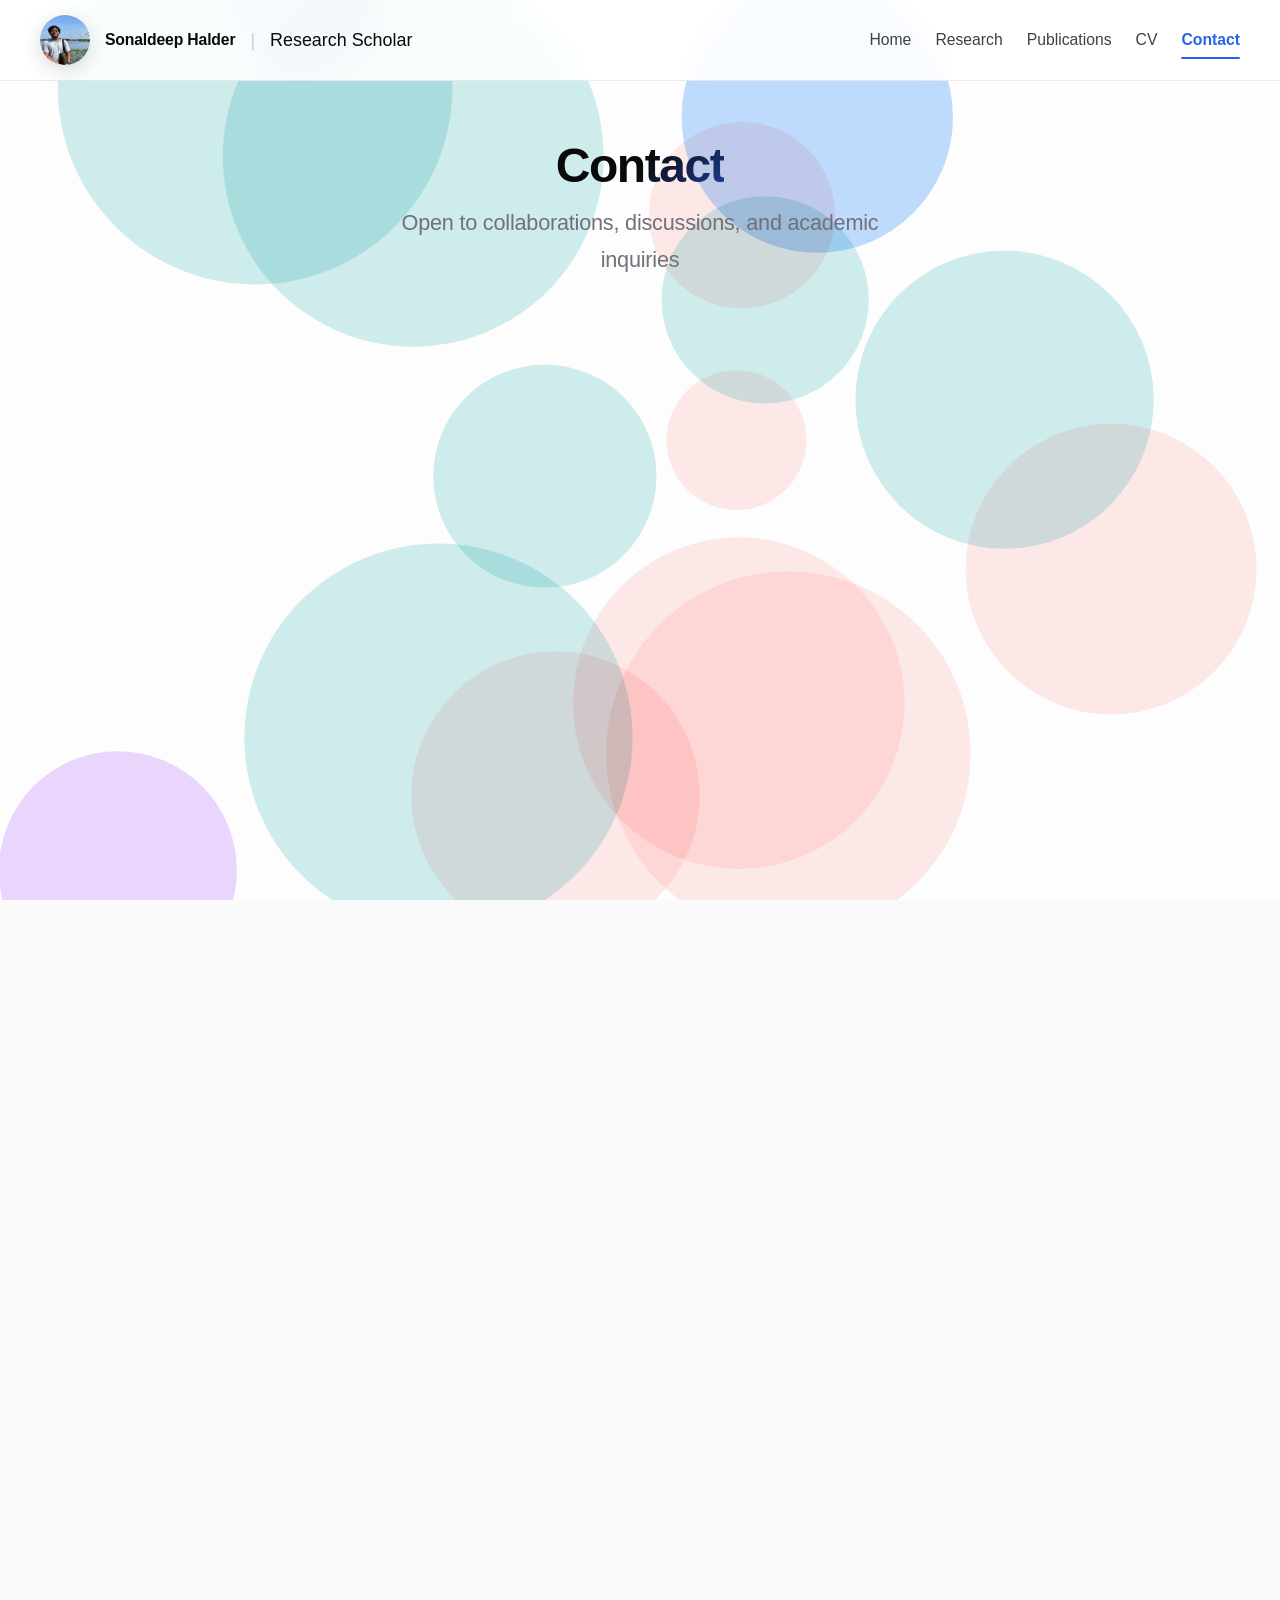
==== contact.html @ 886ec214 "Add website security hardening - Add CSP and Referrer-Policy meta tags to all 5 pages - Fix rel="noo" ====
<!DOCTYPE html>
<html lang="en">
<head>
  <meta charset="UTF-8">
  <meta name="viewport" content="width=device-width, initial-scale=1.0, viewport-fit=cover">
  <meta name="referrer" content="strict-origin-when-cross-origin">
  <meta http-equiv="Content-Security-Policy" content="default-src 'self'; script-src 'self'; style-src 'self' https://fonts.googleapis.com; font-src https://fonts.gstatic.com; img-src 'self' data: https:; connect-src 'self' https://formspree.io; frame-src 'none'; base-uri 'self'; form-action 'self' https://formspree.io; upgrade-insecure-requests;">
  <meta name="description" content="Contact Sonaldeep Halder, PhD researcher at IIT Bombay. Open to collaborations in quantum algorithms, quantum chemistry, and machine learning for scientific computing.">
  <meta name="author" content="Sonaldeep Halder">

  <!-- Open Graph / Social sharing -->
  <meta property="og:type" content="website">
  <meta property="og:site_name" content="Sonaldeep Halder">
  <meta property="og:title" content="Contact | Sonaldeep Halder">
  <meta property="og:description" content="Contact Sonaldeep Halder, PhD researcher at IIT Bombay. Open to collaborations in quantum algorithms, quantum chemistry, and machine learning for scientific computing.">
  <meta property="og:url" content="https://sonaldeephalder.github.io/contact.html">
  <meta property="og:image" content="https://sonaldeephalder.github.io/assets/photoForWebsiteCropped.jpg">
  <meta property="og:image:alt" content="Sonaldeep Halder">

  <!-- Twitter Card -->
  <meta name="twitter:card" content="summary">
  <meta name="twitter:title" content="Contact | Sonaldeep Halder">
  <meta name="twitter:description" content="Contact Sonaldeep Halder, PhD researcher at IIT Bombay. Open to collaborations in quantum algorithms, quantum chemistry, and machine learning for scientific computing.">
  <meta name="twitter:image" content="https://sonaldeephalder.github.io/assets/photoForWebsiteCropped.jpg">

  <link rel="canonical" href="https://sonaldeephalder.github.io/contact.html">
  <title>Contact | Sonaldeep Halder</title>
  <link rel="preconnect" href="https://fonts.googleapis.com">
  <link rel="preconnect" href="https://fonts.gstatic.com" crossorigin>
  <link rel="stylesheet" href="css/shared.css">
  <link rel="stylesheet" href="css/pages.css">
  <link href="https://fonts.googleapis.com/css2?family=Inter:wght@300;400;500;600;700&display=swap" rel="stylesheet">
  <link rel="stylesheet" href="css/contact.css">
</head>
<body>
<a href="#main-content" class="skip-link">Skip to main content</a>

<canvas id="bokeh-canvas"></canvas>

<header class="fixed-header">
  <div class="header-inner">
    <div class="identity-group">
      <div class="photo-wrapper-static">
        <img src="assets/photoForWebsiteCropped.jpg" alt="Sonaldeep Halder" class="profile-img" width="50" height="50">
      </div>
      <div class="text-identity" id="identity-text">
        <span class="name">Sonaldeep Halder</span>
        <span class="separator">|</span>
        <span class="role">Research Scholar</span>
      </div>
    </div>

    <nav class="nav-links" aria-label="Main navigation">
      <a href="index.html">Home</a>
      <a href="research.html">Research</a>
      <a href="publications.html">Publications</a>
      <a href="cv.html">CV</a>
      <a href="contact.html">Contact</a>
    </nav>
    <button class="hamburger" id="hamburger-btn" aria-label="Open navigation" aria-expanded="false">
      <span></span>
      <span></span>
      <span></span>
    </button>
  </div>
</header>

<section class="page-hero">
  <div class="hero-text-container">
    <h1 class="page-title">Contact</h1>
    <p class="hero-subtext">Open to collaborations, discussions, and academic inquiries</p>
  </div>
</section>

<main class="content-area" id="main-content">

  <section class="content-section reveal">
    <h2 class="sticky-title">Email</h2>
    <div class="centered-container">
      <p style="text-align:center; margin-bottom:8px;">The fastest way to reach me is by email.</p>
      <div class="buttons">
        <a href="mailto:shdeepback031@gmail.com" class="btn">shdeepback031@gmail.com</a>
      </div>
    </div>
  </section>

  <section class="content-section reveal">
    <h2 class="sticky-title">Academic Profiles</h2>
    <div class="centered-container">
      <div class="social-grid">

        <a href="https://scholar.google.com/citations?user=0h1FrCQAAAAJ&hl=en" class="social-link" target="_blank" rel="noopener noreferrer">
          <span class="icon">&#x1F4DA;</span>
          <div>
            <div>Google Scholar</div>
            <div style="font-size:0.78rem; color:#888; font-weight:400;">Publications &amp; citations</div>
          </div>
        </a>

        <a href="https://orcid.org/0000-0001-6548-2512" class="social-link" target="_blank" rel="noopener noreferrer">
          <span class="icon">&#x1F9EA;</span>
          <div>
            <div>ORCID</div>
            <div style="font-size:0.78rem; color:#888; font-weight:400;">Researcher identifier</div>
          </div>
        </a>

        <a href="https://www.researchgate.net/scientific-contributions/Sonaldeep-Halder-2229029853" class="social-link" target="_blank" rel="noopener noreferrer">
          <span class="icon">&#x1F4C8;</span>
          <div>
            <div>ResearchGate</div>
            <div style="font-size:0.78rem; color:#888; font-weight:400;">Research network</div>
          </div>
        </a>

      </div>
    </div>
  </section>

  <section class="content-section reveal">
    <h2 class="sticky-title">Send a Message</h2>
    <div class="centered-container">
      <form id="contact-form" class="contact-form" novalidate>
        <input type="text"  name="name"    placeholder="Your name"    required autocomplete="name">
        <input type="email" name="email"   placeholder="Your email"   required autocomplete="email">
        <textarea           name="message" placeholder="Your message" required></textarea>
        <div class="form-footer">
          <button type="submit" id="form-submit-btn">
            <span class="btn-label">Send Message</span>
            <span class="btn-spinner" aria-hidden="true"></span>
          </button>
          <p class="form-error" id="form-error" role="alert" aria-live="assertive"></p>
        </div>
      </form>

      <div class="success-card" id="success-card" aria-live="polite" hidden>
        <div class="success-icon-ring">
          <svg class="success-checkmark" viewBox="0 0 52 52" xmlns="http://www.w3.org/2000/svg" aria-hidden="true">
            <circle class="success-checkmark__circle" cx="26" cy="26" r="23"/>
            <path   class="success-checkmark__check"  d="M14 27 l8 8 l16-16"/>
          </svg>
        </div>
        <h3 class="success-title">Message sent!</h3>
        <p class="success-body">Thank you for reaching out. I'll get back to you as soon as I can — usually within a day or two.</p>
        <button type="button" class="success-reset" id="success-reset-btn">Send another message</button>
      </div>
    </div>
  </section>

  <section class="content-section dark-bg reveal">
    <h2 class="sticky-title">Location</h2>
    <div class="centered-container">
      <p>Department of Chemistry<br>Indian Institute of Technology Bombay<br>Mumbai, Maharashtra, India</p>
      <div class="copyright">
        <p>&copy; 2025 Sonaldeep Halder. All rights reserved.</p>
      </div>
    </div>
  </section>

</main>

<script src="js/shared.js"></script>
<script src="js/contact.js"></script>
</body>
</html>
---- css/shared.css ----
/* --- GLOBAL --- */
:root {
    /* Layout */
    --header-height: 80px;

    /* Color — base */
    --bg: #fafafa;
    --bg-elevated: #ffffff;
    --bg-subtle: #f4f4f5;
    --text: #0a0a0b;
    --text-secondary: #3f3f46;
    --text-muted: #71717a;
    --accent: #2563eb;
    --accent-hover: #1d4ed8;
    --accent-subtle: #dbeafe;
    --border: rgba(0,0,0,0.08);
    --border-strong: rgba(0,0,0,0.14);

    /* Semantic aliases (keep --bg-color and --text-main for backward compat) */
    --bg-color: var(--bg-elevated);
    --text-main: var(--text);

    /* Shadows — layered (never single flat shadows) */
    --shadow-sm:
        0 1px 2px rgba(0,0,0,0.05),
        0 1px 4px rgba(0,0,0,0.04);
    --shadow-md:
        0 1px 2px rgba(0,0,0,0.04),
        0 4px 8px rgba(0,0,0,0.05),
        0 8px 24px rgba(0,0,0,0.04);
    --shadow-hover:
        0 2px 4px rgba(0,0,0,0.06),
        0 8px 20px rgba(0,0,0,0.08),
        0 20px 40px rgba(0,0,0,0.06);

    /* Border radii */
    --radius-sm:   8px;
    --radius-md:   12px;
    --radius-lg:   16px;
    --radius-pill: 999px;

    /* Typography — fluid scale */
    --text-xs:   clamp(0.75rem,  0.72rem + 0.15vw, 0.875rem);
    --text-sm:   clamp(0.875rem, 0.84rem + 0.18vw, 1rem);
    --text-base: clamp(1rem,     0.96rem + 0.2vw,  1.125rem);
    --text-lg:   clamp(1.125rem, 1.05rem + 0.38vw, 1.375rem);
    --text-xl:   clamp(1.25rem,  1.1rem  + 0.75vw, 1.75rem);
    --text-2xl:  clamp(1.5rem,   1.2rem  + 1.5vw,  2.25rem);
    --text-3xl:  clamp(1.875rem, 1.4rem  + 2.4vw,  3rem);

    /* Spacing */
    --space-1:  0.25rem;
    --space-2:  0.5rem;
    --space-3:  0.75rem;
    --space-4:  1rem;
    --space-5:  1.25rem;
    --space-6:  1.5rem;
    --space-8:  2rem;
    --space-10: 2.5rem;
    --space-12: 3rem;
    --space-16: 4rem;

    /* Easing */
    --ease-out: cubic-bezier(0.16, 1, 0.3, 1);
    --ease-std: cubic-bezier(0.4, 0, 0.2, 1);

    /* Durations */
    --dur-fast:   150ms;
    --dur-normal: 220ms;
    --dur-slow:   600ms;
}

body {
    margin: 0; padding: 0;
    font-family: 'Inter', sans-serif;
    font-size: var(--text-base);
    color: var(--text);
    background: var(--bg);
    overflow-x: hidden;
    -webkit-font-smoothing: antialiased;
    -moz-osx-font-smoothing: grayscale;
    text-rendering: optimizeLegibility;
}

/* --- SKIP TO CONTENT (keyboard accessibility) --- */
.skip-link {
    position: fixed;
    top: -100%;
    left: 50%;
    transform: translateX(-50%);
    background: var(--accent);
    color: #ffffff;
    padding: 12px 28px;
    border-radius: 0 0 var(--radius-md) var(--radius-md);
    font-family: 'Inter', sans-serif;
    font-size: var(--text-sm);
    font-weight: 600;
    letter-spacing: 0.01em;
    text-decoration: none;
    z-index: 99999;
    box-shadow: var(--shadow-md);
    transition: top var(--dur-fast) var(--ease-out);
    white-space: nowrap;
}
.skip-link:focus {
    top: 0;
    outline: 3px solid #ffffff;
    outline-offset: 3px;
}

html { scroll-behavior: smooth; }

h1, h2, h3, h4 {
    color: var(--text);
    letter-spacing: -0.02em;
    text-wrap: balance;
    line-height: 1.2;
    margin: 0;
}
h2 { font-size: var(--text-2xl); font-weight: 700; line-height: 1.25; }
h3 { font-size: var(--text-xl);  font-weight: 600; }
p  { line-height: 1.7; }

/* --- BACKGROUND CANVAS --- */
#bokeh-canvas {
    position: fixed;
    top: 0;
    left: 0;
    width: 100vw;
    height: 100vh;
    z-index: -1;
    background: #fdfdfd;
}

/* --- FIXED HEADER (Top Layer) --- */
.fixed-header {
    position: fixed;
    top: 0; left: 0;
    width: 100%;
    height: var(--header-height);
    z-index: 1000;
    background-color: rgba(250, 250, 250, 0);
    border-bottom: 1px solid transparent;
    transition: background-color var(--dur-normal) var(--ease-std),
                border-color var(--dur-normal) var(--ease-std),
                backdrop-filter var(--dur-normal) var(--ease-std);
}

.header-inner {
    max-width: 1200px;
    margin: 0 auto;
    height: 100%;
    display: flex;
    align-items: center;
    justify-content: space-between;
    padding-top: 0;
    padding-bottom: 0;
    padding-left: max(40px, env(safe-area-inset-left, 0px) + 20px);
    padding-right: max(40px, env(safe-area-inset-right, 0px) + 20px);
}

.identity-group { display: flex; align-items: center; height: 100%; }
.photo-wrapper { will-change: transform, width, height; z-index: 1001; }
.photo-wrapper-static { width: 50px; height: 50px; flex-shrink: 0; }

.profile-img {
    width: 100%;
    height: 100%;
    object-fit: cover;
    border-radius: 50%;
    box-shadow: 0 5px 20px rgba(0,0,0,0.15);
}

.text-identity {
    display: flex;
    align-items: center;
    margin-left: 15px;
    opacity: 0;
    transform: translateX(-10px);
    transition: all 0.3s ease;
}
.text-identity.visible { opacity: 1; transform: translateX(0); }

.name {
    font-size: var(--text-sm);
    font-weight: 600;
    letter-spacing: -0.01em;
    color: var(--text);
}

.nav-links { display: flex; gap: var(--space-6); opacity: 0; will-change: opacity; }
.nav-links a {
    text-decoration: none;
    color: var(--text-secondary);
    font-size: var(--text-sm);
    font-weight: 500;
    transition: color var(--dur-fast) ease;
    position: relative;
    padding: var(--space-2) 0;
}
.nav-links a::after {
    content: '';
    position: absolute;
    bottom: -2px; left: 0; right: 0;
    height: 2px;
    background: var(--accent);
    border-radius: 2px;
    transform: scaleX(0);
    transition: transform var(--dur-normal) var(--ease-out);
}
.nav-links a.active { color: var(--accent); font-weight: 600; }
.nav-links a.active::after { transform: scaleX(1); }

.separator {
    margin: 0 15px;
    color: #ccc;
    display: inline-block;
}

/* --- HERO TEXT CONTAINER (shared) --- */
.hero-text-container {
    width: 100%;
    display: flex;
    flex-direction: column;
    align-items: center;
    position: relative;
}

/* --- THE STICKY TITLE (sections) --- */
.sticky-title {
    position: sticky;
    top: var(--header-height);
    width: 100%;
    text-align: center;
    padding: 20px 0;
    margin: 0 0 40px 0;
    z-index: 500;

    background: transparent;
    border-bottom: 1px solid transparent;
    backdrop-filter: blur(0px);
    -webkit-backdrop-filter: blur(0px);

    transition: all 0.3s ease-out;
}

/* --- THE SLAB EFFECT (Stuck State) --- */
.sticky-title.is-stuck {
    background: rgba(250, 250, 250, 0.92);
    backdrop-filter: blur(20px) saturate(180%);
    -webkit-backdrop-filter: blur(20px) saturate(180%);
    border-bottom: 2px solid var(--accent);
    box-shadow: var(--shadow-md);
}

/* --- SECTIONS --- */
.content-area {
    position: relative;
    z-index: 1;
    background: transparent;
}
.content-section {
    padding: 0 0 80px 0;
    display: flex;
    flex-direction: column;
    align-items: center;
    position: relative;
}

.reveal {
    opacity: 0;
    transform: translateY(28px);
    transition:
        opacity var(--dur-slow) var(--ease-out),
        transform var(--dur-slow) var(--ease-out);
}
.reveal.active { opacity: 1; transform: translateY(0); }

.centered-container {
    width: 100%;
    max-width: 700px;
    padding: 0 20px;
    display: flex;
    flex-direction: column;
    align-items: center;
    position: relative;
    z-index: 1;
}

.card, .item {
    background: var(--bg-elevated);
    border: 1px solid var(--border);
    padding: var(--space-10);
    border-radius: var(--radius-lg);
    width: 100%;
    margin-bottom: var(--space-6);
    text-align: left;
    box-shadow: var(--shadow-sm);
    transition:
        transform var(--dur-normal) var(--ease-out),
        box-shadow var(--dur-normal) var(--ease-out),
        border-color var(--dur-normal) ease;
    will-change: transform;
}
.card p + p,
.item p + p {
    margin-top: var(--space-3);
}
.dark-bg {
    background-color: #0a0a0b;
    color: white;
    width: 100%;
    padding-bottom: var(--space-12);
    margin-bottom: 0;
}
.dark-bg .sticky-title { color: white; }
.dark-bg p { color: rgba(255,255,255,0.65); }
.dark-bg .btn { box-shadow: 0 1px 3px rgba(37,99,235,0.4), 0 4px 12px rgba(37,99,235,0.25); }

.clean-list { list-style: none; padding: 0; text-align: left; width: 100%; }
.clean-list li {
    padding: var(--space-4) 0;
    border-bottom: 1px solid var(--border);
    line-height: 1.7;
    font-size: var(--text-sm);
}

.buttons { margin-top: var(--space-6); margin-bottom: 0; display: flex; gap: var(--space-3); flex-wrap: wrap; }
.btn {
    padding: 13px 26px;
    background: var(--accent);
    color: white;
    text-decoration: none;
    border-radius: var(--radius-pill);
    display: inline-flex;
    align-items: center;
    gap: var(--space-2);
    font-size: var(--text-sm);
    font-weight: 600;
    letter-spacing: 0.01em;
    box-shadow: 0 1px 3px rgba(37,99,235,0.25), 0 4px 12px rgba(37,99,235,0.15);
    transition:
        background var(--dur-fast) ease,
        transform var(--dur-normal) var(--ease-out),
        box-shadow var(--dur-normal) ease;
}
.btn:active { transform: translateY(0); transition-duration: 80ms; }
.btn.secondary {
    background: transparent;
    color: var(--accent);
    border: 1.5px solid var(--accent);
    box-shadow: none;
}

.copyright { font-size: var(--text-xs); color: var(--text-muted); margin-top: var(--space-8); }

/* --- DETAILS / ABSTRACT TOGGLE --- */
details summary {
    cursor: pointer;
    font-size: var(--text-sm);
    font-weight: 500;
    color: var(--accent);
    margin-top: var(--space-4);
    user-select: none;
    list-style: none;
    display: inline-flex;
    align-items: center;
    gap: var(--space-2);
    transition: opacity var(--dur-fast) ease;
}
details summary::-webkit-details-marker { display: none; }
details[open] summary { margin-bottom: var(--space-3); }
details[open] summary::before { content: '▲ '; font-size: 0.7em; }
details:not([open]) summary::before { content: '▼ '; font-size: 0.7em; }
details p {
    font-size: var(--text-sm);
    line-height: 1.8;
    color: var(--text-secondary);
    margin: 0;
}

/* --- BADGES --- */
.badge {
    display: inline-block;
    font-size: var(--text-xs);
    font-weight: 600;
    padding: 3px 10px;
    border-radius: var(--radius-pill);
    letter-spacing: 0.05em;
    text-transform: uppercase;
    margin-bottom: var(--space-3);
}
.badge-preprint {
    background: #fff7e6;
    color: #92400e;
    border: 1px solid #f59e0b;
}
.equal-contrib {
    font-size: var(--text-xs);
    font-style: italic;
    color: var(--text-muted);
    margin-top: var(--space-2);
    display: block;
}

/* --- META TEXT --- */
.meta {
    font-size: var(--text-sm);
    color: var(--text-muted);
    line-height: 1.6;
}
.meta.accent { color: var(--accent); font-weight: 500; }

/* --- FOCUS VISIBLE --- */
:focus-visible {
    outline: 2px solid var(--accent);
    outline-offset: 3px;
    border-radius: 4px;
}
:focus:not(:focus-visible) { outline: none; }

/* --- PREFERS REDUCED MOTION --- */
@media (prefers-reduced-motion: reduce) {
    .reveal, .reveal.active {
        opacity: 1;
        transform: none;
        transition: none;
    }
    *, *::before, *::after {
        animation-duration: 0.01ms !important;
        transition-duration: 0.01ms !important;
    }
}

/* --- HOVER EFFECTS (pointer devices only — prevents sticky hover on touch screens) --- */
@media (hover: hover) {
    .card:hover, .item:hover {
        transform: translateY(-3px);
        box-shadow: var(--shadow-hover);
        border-color: var(--border-strong);
        background: var(--bg-elevated);
    }

    .nav-links a:hover { color: var(--text); }
    .nav-links a:hover::after { transform: scaleX(0.6); }

    .btn:hover {
        background: var(--accent-hover);
        transform: translateY(-1px);
        box-shadow: 0 2px 6px rgba(37,99,235,0.3), 0 8px 20px rgba(37,99,235,0.2);
    }

    .btn.secondary:hover {
        background: var(--accent-subtle);
        box-shadow: none;
    }

    details summary:hover { opacity: 0.75; }
}

/* --- SCROLL LOCK (applied when mobile menu is open) --- */
body.nav-open { overflow: hidden; }

/* --- HAMBURGER BUTTON (mobile only) --- */
.hamburger {
    display: none;
    flex-direction: column;
    justify-content: space-between;
    width: 44px;
    height: 44px;
    background: none;
    border: none;
    cursor: pointer;
    padding: 12px 8px;
    z-index: 1100;
    flex-shrink: 0;
    box-sizing: border-box;
}
.hamburger span {
    display: block;
    height: 2px;
    width: 100%;
    background: var(--text);
    border-radius: 2px;
    transition: transform var(--dur-normal) var(--ease-std),
                opacity var(--dur-normal) ease;
}
.hamburger[aria-expanded="true"] span:nth-child(1) {
    transform: translateY(9px) rotate(45deg);
}
.hamburger[aria-expanded="true"] span:nth-child(2) {
    opacity: 0;
    transform: scaleX(0);
}
.hamburger[aria-expanded="true"] span:nth-child(3) {
    transform: translateY(-9px) rotate(-45deg);
}

/* -------------------------------------- */
/* --- MOBILE RESPONSIVENESS TWEAKS --- */
/* -------------------------------------- */
@media (max-width: 768px) {
    /* 1. Header Layout — safe area aware */
    .header-inner {
        padding-top: 0;
        padding-bottom: 0;
        padding-left: max(20px, env(safe-area-inset-left, 0px) + 16px);
        padding-right: max(20px, env(safe-area-inset-right, 0px) + 16px);
    }

    /* 2. Hide role/separator to save header space */
    .role, .separator { display: none; }

    /* 3. Protect name from overflowing on small screens */
    .name {
        overflow: hidden;
        text-overflow: ellipsis;
        white-space: nowrap;
        max-width: 42vw;
    }

    /* 4. Show hamburger button */
    .hamburger { display: flex; }

    /* 5. Mobile nav — full-width dropdown below header */
    .nav-links {
        position: fixed;
        top: var(--header-height);
        left: 0;
        width: 100%;
        flex-direction: column;
        align-items: center;
        gap: var(--space-2);
        padding: var(--space-4) 0 var(--space-8);
        padding-left: env(safe-area-inset-left, 0px);
        padding-right: env(safe-area-inset-right, 0px);
        background: rgba(250, 250, 250, 0.97);
        backdrop-filter: blur(20px) saturate(180%);
        -webkit-backdrop-filter: blur(20px) saturate(180%);
        border-bottom: 1px solid var(--border-strong);
        box-shadow: var(--shadow-md);
        z-index: 999;

        /* Hidden by default */
        opacity: 0;
        pointer-events: none;
        transform: translateY(-8px);
        transition: opacity var(--dur-normal) var(--ease-std),
                    transform var(--dur-normal) var(--ease-std);

        /* Reset desktop overrides */
        max-width: 100%;
        overflow-x: visible;
        white-space: normal;
    }

    .nav-links.is-open {
        opacity: 1;
        pointer-events: auto;
        transform: translateY(0);
    }

    /* 6. Nav link touch targets — min 44px height */
    .nav-links a {
        font-size: var(--text-base);
        padding: var(--space-4) var(--space-8);
        width: 100%;
        text-align: center;
        box-sizing: border-box;
        border-radius: 0;
    }

    /* Active nav link gets a subtle highlight pill in the dropdown */
    .nav-links a.active {
        background-color: var(--accent-subtle);
        border-radius: var(--radius-md);
        margin: 0 var(--space-6);
        width: calc(100% - var(--space-12));
        box-sizing: border-box;
    }

    /* Hide underline animation in mobile dropdown */
    .nav-links a::after { display: none; }

    /* 7. Section spacing — reduce excessive 80px bottom padding */
    .content-section { padding-bottom: 48px; }

    /* 8. Dark footer — add bottom safe area for home indicator */
    .dark-bg {
        padding-bottom: max(var(--space-12), calc(var(--space-8) + env(safe-area-inset-bottom, 0px)));
    }

    /* 9. Card and item padding */
    .card, .item { padding: var(--space-6); }

    /* 10. Centered container horizontal padding */
    .centered-container { padding: 0 16px; }

    /* 11. Heading sizes */
    h3 { font-size: var(--text-lg); }

    /* 12. Sticky section titles — tighter spacing */
    .sticky-title {
        padding: 14px 0;
        margin-bottom: 24px;
    }

    /* 13. Abstract toggle — larger touch area */
    details summary {
        min-height: 44px;
        align-items: center;
        padding: var(--space-2) 0;
    }
}
---- css/pages.css ----
/* --- INNER PAGE HERO --- */
.page-hero {
    padding-top: calc(var(--header-height) + 60px);
    display: flex;
    flex-direction: column;
    align-items: center;
    text-align: center;
    padding-bottom: var(--space-10);
    position: relative;
    z-index: 1;
}

.hero-subtext {
    font-size: var(--text-lg);
    color: var(--text-muted);
    max-width: 540px;
    margin-top: var(--space-3);
    margin-bottom: 0;
    line-height: 1.7;
    letter-spacing: -0.01em;
}

/* .page-title uses shared heading styles + this override */
.page-title {
    font-size: var(--text-3xl);
    font-weight: 700;
    line-height: 1.1;
    letter-spacing: -0.03em;
    background: linear-gradient(135deg, var(--text) 50%, var(--accent) 130%);
    -webkit-background-clip: text;
    -webkit-text-fill-color: transparent;
    background-clip: text;
}

@media (max-width: 768px) {
    .page-hero {
        padding-top: calc(var(--header-height) + 36px);
        padding-left: var(--space-4);
        padding-right: var(--space-4);
        padding-bottom: var(--space-6);
    }
    .page-title { font-size: var(--text-2xl); padding: 0 var(--space-4); box-sizing: border-box; }
    .hero-subtext { font-size: var(--text-base); line-height: 1.7; padding: 0 var(--space-4); }
}
---- css/contact.css ----
.contact-form {
  width: 100%;
  display: flex;
  flex-direction: column;
  gap: 16px;
  margin-top: 8px;
}
.contact-form input,
.contact-form textarea {
  width: 100%;
  padding: 14px 18px;
  border: 1px solid var(--border-strong);
  border-radius: 12px;
  font-family: 'Inter', sans-serif;
  font-size: 0.95rem;
  background: rgba(255,255,255,0.7);
  backdrop-filter: blur(10px);
  color: var(--text-main);
  transition: border-color 0.2s;
  box-sizing: border-box;
}
.contact-form input:focus,
.contact-form textarea:focus {
  outline: none;
  border-color: var(--accent);
  box-shadow: 0 0 0 3px rgba(37, 99, 235, 0.12);
}
.contact-form textarea { min-height: 140px; resize: vertical; }
.contact-form button {
  padding: 12px 30px;
  background: var(--accent);
  color: white;
  border: none;
  border-radius: 30px;
  font-family: 'Inter', sans-serif;
  font-size: 0.95rem;
  font-weight: 500;
  cursor: pointer;
  transition: opacity 0.2s;
  align-self: flex-start;
}
.contact-form button:hover { opacity: 0.85; }

.social-grid {
  display: grid;
  grid-template-columns: 1fr 1fr;
  gap: 16px;
  width: 100%;
  margin-top: 8px;
}
.social-link {
  display: flex;
  align-items: center;
  gap: 12px;
  padding: 18px 20px;
  background: rgba(255,255,255,0.6);
  backdrop-filter: blur(20px);
  border: 1px solid rgba(255,255,255,0.4);
  border-radius: 14px;
  text-decoration: none;
  color: var(--text-main);
  font-weight: 500;
  font-size: 0.9rem;
  transition: transform 0.2s, background 0.2s;
  box-shadow: 0 1px 2px rgba(0,0,0,0.05), 0 4px 12px rgba(0,0,0,0.04);
}
.social-link:hover {
  transform: translateY(-2px);
  background: var(--bg-elevated);
  box-shadow: 0 2px 4px rgba(0,0,0,0.06), 0 8px 16px rgba(0,0,0,0.07);
  border-color: var(--border-strong);
}
.social-link .icon {
  font-size: 1.4rem;
  flex-shrink: 0;
}
@media (max-width: 500px) {
  .social-grid { grid-template-columns: 1fr; }
}

/* --- FORM FOOTER (button + inline error) --- */
.form-footer {
  display: flex;
  align-items: center;
  gap: 16px;
  flex-wrap: wrap;
}

/* --- BUTTON LOADING STATE --- */
.contact-form button .btn-spinner {
  display: none;
  width: 16px;
  height: 16px;
  border: 2px solid rgba(255,255,255,0.4);
  border-top-color: #ffffff;
  border-radius: 50%;
  animation: cf-spin 0.7s linear infinite;
  flex-shrink: 0;
}
.contact-form button.is-loading .btn-label { display: none; }
.contact-form button.is-loading .btn-spinner { display: inline-block; }
.contact-form button.is-loading {
  opacity: 0.8;
  cursor: not-allowed;
  pointer-events: none;
  min-width: 140px;
  display: inline-flex;
  align-items: center;
  justify-content: center;
}
@keyframes cf-spin { to { transform: rotate(360deg); } }

/* --- INLINE ERROR --- */
.form-error {
  font-size: 0.875rem;
  font-weight: 500;
  color: #dc2626;
  margin: 0;
  line-height: 1.5;
  flex: 1;
  min-width: 0;
  opacity: 0;
  transform: translateY(4px);
  transition: opacity 0.2s ease, transform 0.2s ease;
}
.form-error.visible { opacity: 1; transform: translateY(0); }

/* --- FORM EXIT ANIMATION --- */
.contact-form {
  transition: opacity 0.35s cubic-bezier(0.16,1,0.3,1),
              transform 0.35s cubic-bezier(0.16,1,0.3,1);
}
.contact-form.is-exiting {
  opacity: 0;
  transform: translateY(-12px);
  pointer-events: none;
}

/* --- SUCCESS CARD --- */
.success-card {
  width: 100%;
  display: flex;
  flex-direction: column;
  align-items: center;
  text-align: center;
  padding: 48px 32px 40px;
  background: rgba(255,255,255,0.72);
  backdrop-filter: blur(20px) saturate(180%);
  -webkit-backdrop-filter: blur(20px) saturate(180%);
  border: 1px solid rgba(37,99,235,0.18);
  border-radius: 16px;
  box-shadow:
    0 1px 2px rgba(0,0,0,0.04),
    0 4px 12px rgba(37,99,235,0.08),
    0 16px 40px rgba(37,99,235,0.06);
  box-sizing: border-box;
  opacity: 0;
  transform: translateY(16px) scale(0.97);
  transition:
    opacity 0.45s cubic-bezier(0.16,1,0.3,1) 0.1s,
    transform 0.45s cubic-bezier(0.16,1,0.3,1) 0.1s;
}
.success-card.is-visible { opacity: 1; transform: translateY(0) scale(1); }

/* --- ANIMATED CHECKMARK --- */
.success-icon-ring { width: 72px; height: 72px; margin-bottom: 24px; flex-shrink: 0; }
.success-checkmark { width: 72px; height: 72px; overflow: visible; }
.success-checkmark__circle {
  stroke: var(--accent, #2563eb);
  stroke-width: 2.5;
  stroke-dasharray: 166;
  stroke-dashoffset: 166;
  stroke-linecap: round;
  fill: none;
  animation: cf-circle-draw 0.6s cubic-bezier(0.16,1,0.3,1) 0.2s forwards;
}
.success-checkmark__check {
  stroke: var(--accent, #2563eb);
  stroke-width: 3;
  stroke-linecap: round;
  stroke-linejoin: round;
  stroke-dasharray: 48;
  stroke-dashoffset: 48;
  fill: none;
  animation: cf-check-draw 0.4s cubic-bezier(0.16,1,0.3,1) 0.75s forwards;
}
@keyframes cf-circle-draw { to { stroke-dashoffset: 0; } }
@keyframes cf-check-draw  { to { stroke-dashoffset: 0; } }

.success-title {
  font-size: 1.375rem;
  font-weight: 700;
  color: var(--text, #0a0a0b);
  letter-spacing: -0.02em;
  margin: 0 0 12px 0;
}
.success-body {
  font-size: 0.95rem;
  color: var(--text-muted, #71717a);
  line-height: 1.65;
  max-width: 380px;
  margin: 0 0 28px 0;
}
.success-reset {
  background: transparent;
  border: 1.5px solid var(--accent, #2563eb);
  color: var(--accent, #2563eb);
  border-radius: 999px;
  padding: 9px 22px;
  font-family: 'Inter', sans-serif;
  font-size: 0.875rem;
  font-weight: 500;
  cursor: pointer;
  transition: background 0.18s ease, transform 0.2s cubic-bezier(0.16,1,0.3,1);
}
.success-reset:hover { background: var(--accent-subtle, #dbeafe); transform: translateY(-1px); }
.success-reset:active { transform: translateY(0); transition-duration: 80ms; }

@media (prefers-reduced-motion: reduce) {
  .contact-form, .success-card,
  .success-checkmark__circle, .success-checkmark__check, .btn-spinner {
    animation: none !important; transition: none !important;
  }
  .contact-form.is-exiting { display: none; }
  .success-card { opacity: 1; transform: none; }
  .success-checkmark__circle { stroke-dashoffset: 0; }
  .success-checkmark__check  { stroke-dashoffset: 0; }
}
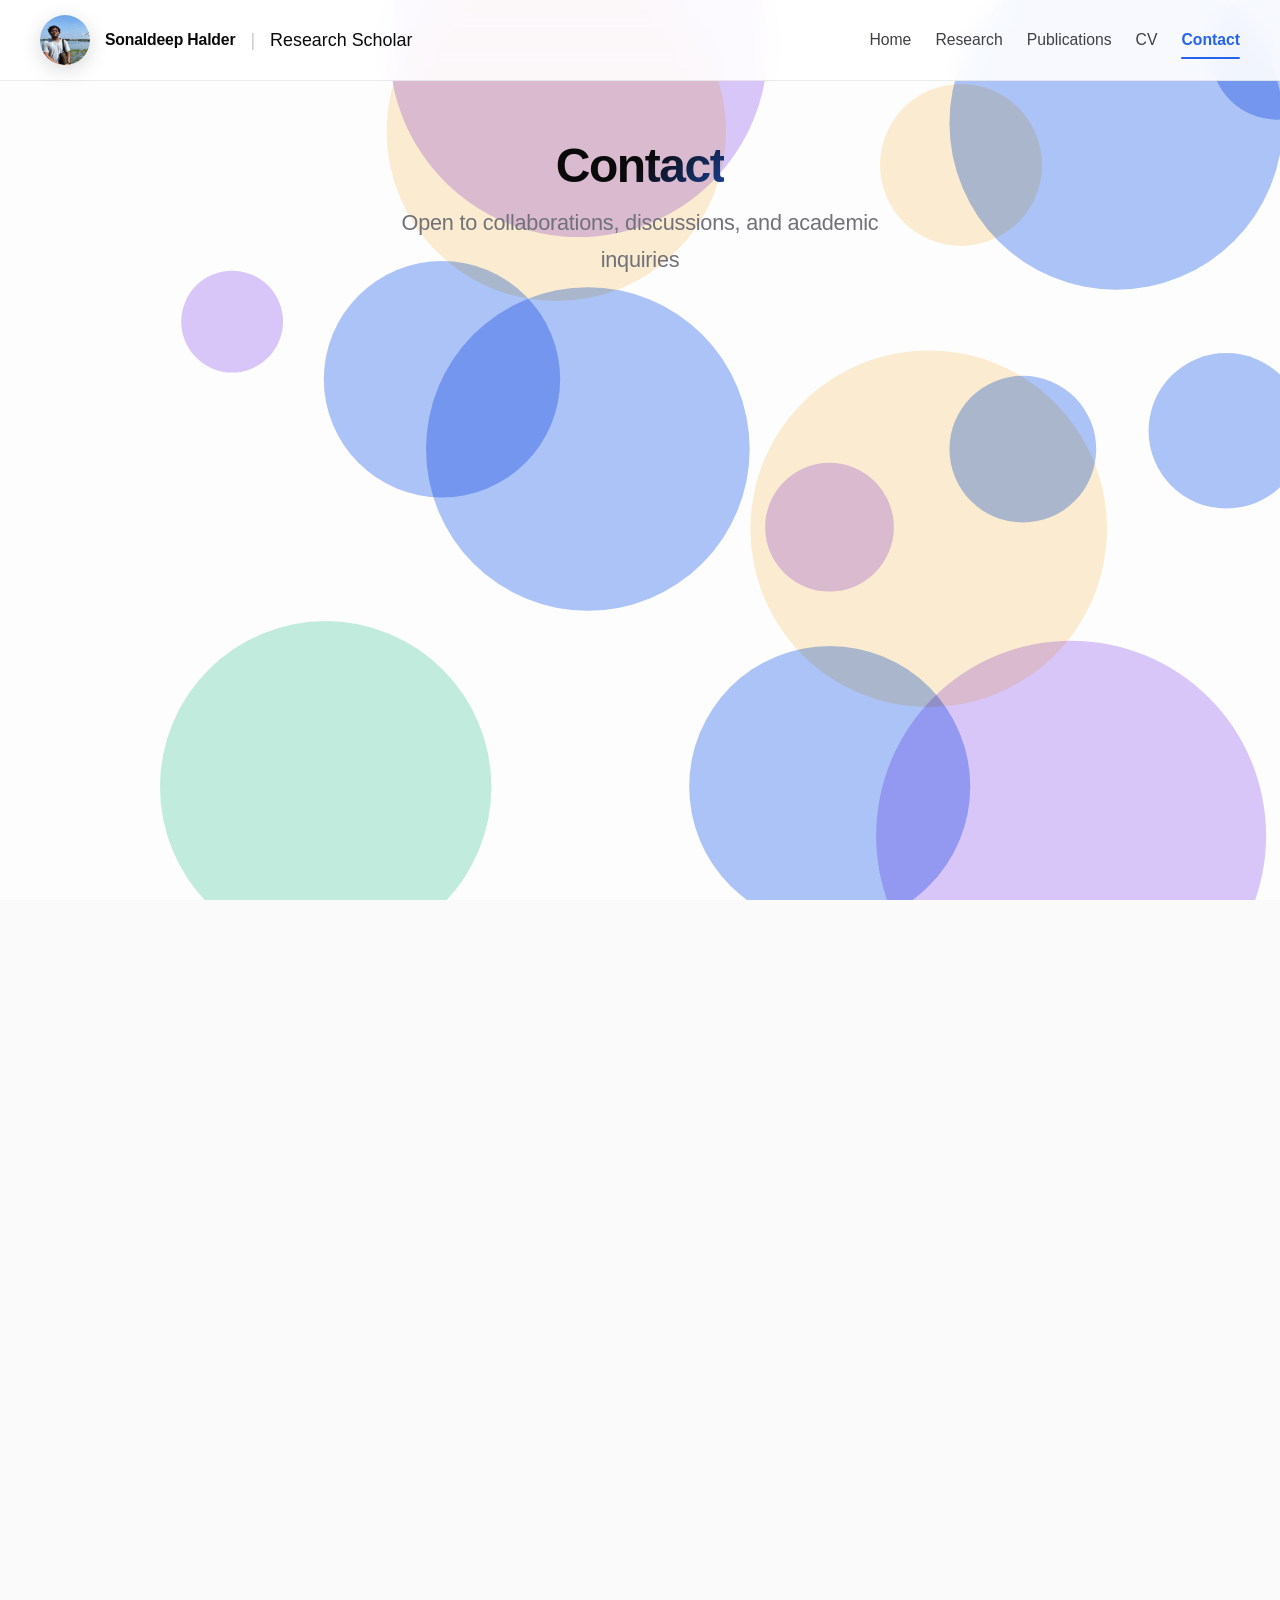
==== commit c179bdae: "Fix all audit issues: accessibility, security, SEO, and code quality Security: - Remove inline oncli" ====
--- a/contact.html
+++ b/contact.html
@@ -31,11 +31,30 @@
   <link rel="stylesheet" href="css/pages.css">
   <link href="https://fonts.googleapis.com/css2?family=Inter:wght@300;400;500;600;700&display=swap" rel="stylesheet">
   <link rel="stylesheet" href="css/contact.css">
+  <script type="application/ld+json">
+  {
+    "@context": "https://schema.org",
+    "@type": "Person",
+    "name": "Sonaldeep Halder",
+    "jobTitle": "PhD Research Scholar",
+    "affiliation": {
+      "@type": "Organization",
+      "name": "Indian Institute of Technology Bombay",
+      "url": "https://www.iitb.ac.in"
+    },
+    "url": "https://sonaldeephalder.github.io",
+    "sameAs": [
+      "https://scholar.google.com/citations?user=0h1FrCQAAAAJ&hl=en",
+      "https://orcid.org/0000-0001-6548-2512",
+      "https://www.researchgate.net/scientific-contributions/Sonaldeep-Halder-2229029853"
+    ]
+  }
+  </script>
 </head>
 <body>
 <a href="#main-content" class="skip-link">Skip to main content</a>
 
-<canvas id="bokeh-canvas"></canvas>
+<canvas id="bokeh-canvas" aria-hidden="true"></canvas>
 
 <header class="fixed-header">
   <div class="header-inner">
@@ -121,9 +140,18 @@
     <h2 class="sticky-title">Send a Message</h2>
     <div class="centered-container">
       <form id="contact-form" class="contact-form" novalidate>
-        <input type="text"  name="name"    placeholder="Your name"    required autocomplete="name">
-        <input type="email" name="email"   placeholder="Your email"   required autocomplete="email">
-        <textarea           name="message" placeholder="Your message" required></textarea>
+        <div class="form-field">
+          <label for="contact-name">Name</label>
+          <input id="contact-name" type="text" name="name" placeholder="Your name" required autocomplete="name">
+        </div>
+        <div class="form-field">
+          <label for="contact-email">Email</label>
+          <input id="contact-email" type="email" name="email" placeholder="Your email" required autocomplete="email">
+        </div>
+        <div class="form-field">
+          <label for="contact-message">Message</label>
+          <textarea id="contact-message" name="message" placeholder="Your message" required></textarea>
+        </div>
         <div class="form-footer">
           <button type="submit" id="form-submit-btn">
             <span class="btn-label">Send Message</span>
--- a/css/shared.css
+++ b/css/shared.css
@@ -308,6 +308,7 @@
 }
 .dark-bg {
     background-color: #0a0a0b;
+    background-image: radial-gradient(ellipse at 50% 0%, rgba(37, 99, 235, 0.14) 0%, transparent 65%);
     color: white;
     width: 100%;
     padding-bottom: var(--space-12);
@@ -319,10 +320,22 @@
 
 .clean-list { list-style: none; padding: 0; text-align: left; width: 100%; }
 .clean-list li {
-    padding: var(--space-4) 0;
+    padding: var(--space-4) 0 var(--space-4) var(--space-8);
     border-bottom: 1px solid var(--border);
     line-height: 1.7;
     font-size: var(--text-sm);
+    position: relative;
+}
+.clean-list li::before {
+    content: '';
+    position: absolute;
+    left: var(--space-3);
+    top: calc(var(--space-4) + 0.55em);
+    width: 7px;
+    height: 7px;
+    background: var(--accent);
+    border-radius: 50%;
+    opacity: 0.7;
 }
 
 .buttons { margin-top: var(--space-6); margin-bottom: 0; display: flex; gap: var(--space-3); flex-wrap: wrap; }
@@ -440,7 +453,6 @@
         border-color: var(--border-strong);
         background: var(--bg-elevated);
     }
-
     .nav-links a:hover { color: var(--text); }
     .nav-links a:hover::after { transform: scaleX(0.6); }
 
@@ -496,11 +508,12 @@
     transform: translateY(-9px) rotate(-45deg);
 }
 
-/* -------------------------------------- */
-/* --- MOBILE RESPONSIVENESS TWEAKS --- */
-/* -------------------------------------- */
+/* ============================================ */
+/* === MOBILE REDESIGN ≤ 768px               === */
+/* ============================================ */
 @media (max-width: 768px) {
-    /* 1. Header Layout — safe area aware */
+
+    /* 1. Header — safe-area aware */
     .header-inner {
         padding-top: 0;
         padding-bottom: 0;
@@ -508,47 +521,44 @@
         padding-right: max(20px, env(safe-area-inset-right, 0px) + 16px);
     }
 
-    /* 2. Hide role/separator to save header space */
+    /* 2. Hide role & separator — preserve header width */
     .role, .separator { display: none; }
 
-    /* 3. Protect name from overflowing on small screens */
+    /* 3. Prevent name overflow on narrow screens */
     .name {
         overflow: hidden;
         text-overflow: ellipsis;
         white-space: nowrap;
-        max-width: 42vw;
-    }
-
-    /* 4. Show hamburger button */
+        max-width: 44vw;
+        font-size: var(--text-sm);
+    }
+
+    /* 4. Show hamburger */
     .hamburger { display: flex; }
 
-    /* 5. Mobile nav — full-width dropdown below header */
+    /* 5. Mobile nav — polished full-width dropdown */
     .nav-links {
         position: fixed;
         top: var(--header-height);
         left: 0;
         width: 100%;
         flex-direction: column;
-        align-items: center;
-        gap: var(--space-2);
-        padding: var(--space-4) 0 var(--space-8);
-        padding-left: env(safe-area-inset-left, 0px);
-        padding-right: env(safe-area-inset-right, 0px);
-        background: rgba(250, 250, 250, 0.97);
-        backdrop-filter: blur(20px) saturate(180%);
-        -webkit-backdrop-filter: blur(20px) saturate(180%);
+        align-items: stretch;
+        gap: 0;
+        padding: var(--space-3)
+                 max(var(--space-4), env(safe-area-inset-right, 0px) + var(--space-3))
+                 max(var(--space-6), env(safe-area-inset-bottom, 0px) + var(--space-4))
+                 max(var(--space-4), env(safe-area-inset-left, 0px) + var(--space-3));
+        background: rgba(250, 250, 250, 0.98);
+        backdrop-filter: blur(28px) saturate(200%);
+        -webkit-backdrop-filter: blur(28px) saturate(200%);
         border-bottom: 1px solid var(--border-strong);
-        box-shadow: var(--shadow-md);
+        box-shadow: 0 8px 32px rgba(0, 0, 0, 0.10), 0 2px 8px rgba(0, 0, 0, 0.06);
         z-index: 999;
-
-        /* Hidden by default */
         opacity: 0;
         pointer-events: none;
-        transform: translateY(-8px);
-        transition: opacity var(--dur-normal) var(--ease-std),
-                    transform var(--dur-normal) var(--ease-std);
-
-        /* Reset desktop overrides */
+        transform: translateY(-10px);
+        transition: opacity 180ms var(--ease-std), transform 180ms var(--ease-std);
         max-width: 100%;
         overflow-x: visible;
         white-space: normal;
@@ -560,55 +570,121 @@
         transform: translateY(0);
     }
 
-    /* 6. Nav link touch targets — min 44px height */
+    /* 6. Nav links — generous 48px touch targets, pill highlight on active */
     .nav-links a {
         font-size: var(--text-base);
-        padding: var(--space-4) var(--space-8);
+        font-weight: 500;
+        padding: 14px var(--space-4);
         width: 100%;
         text-align: center;
         box-sizing: border-box;
-        border-radius: 0;
-    }
-
-    /* Active nav link gets a subtle highlight pill in the dropdown */
+        border-radius: var(--radius-md);
+        color: var(--text-secondary);
+        margin-bottom: 2px;
+        min-height: 48px;
+        display: flex;
+        align-items: center;
+        justify-content: center;
+    }
+
+    .nav-links a::after { display: none; }
+
     .nav-links a.active {
         background-color: var(--accent-subtle);
+        color: var(--accent);
+        font-weight: 600;
+        width: 100%;
+        margin: 0 0 2px 0;
         border-radius: var(--radius-md);
-        margin: 0 var(--space-6);
-        width: calc(100% - var(--space-12));
-        box-sizing: border-box;
-    }
-
-    /* Hide underline animation in mobile dropdown */
-    .nav-links a::after { display: none; }
-
-    /* 7. Section spacing — reduce excessive 80px bottom padding */
-    .content-section { padding-bottom: 48px; }
-
-    /* 8. Dark footer — add bottom safe area for home indicator */
+    }
+
+    /* 7. Content sections */
+    .content-section { padding-bottom: 56px; }
+
+    /* 8. Dark footer — safe area for home indicator */
     .dark-bg {
         padding-bottom: max(var(--space-12), calc(var(--space-8) + env(safe-area-inset-bottom, 0px)));
     }
 
-    /* 9. Card and item padding */
-    .card, .item { padding: var(--space-6); }
-
-    /* 10. Centered container horizontal padding */
-    .centered-container { padding: 0 16px; }
-
-    /* 11. Heading sizes */
-    h3 { font-size: var(--text-lg); }
-
-    /* 12. Sticky section titles — tighter spacing */
+    /* 9. Cards — accent left border gives visual rhythm */
+    .card {
+        padding: var(--space-5);
+        border-left: 3px solid var(--accent);
+        border-radius: var(--radius-md);
+        margin-bottom: var(--space-4);
+    }
+
+    /* 10. Items — refined padding */
+    .item {
+        padding: var(--space-5);
+        border-radius: var(--radius-md);
+        margin-bottom: var(--space-3);
+    }
+
+    /* 11. Container */
+    .centered-container { padding: 0 var(--space-4); }
+
+    /* 12. Heading hierarchy — tighter for mobile */
+    h2 { font-size: var(--text-xl); }
+    h3 { font-size: var(--text-base); font-weight: 600; }
+
+    /* 13. Sticky section titles */
     .sticky-title {
-        padding: 14px 0;
-        margin-bottom: 24px;
-    }
-
-    /* 13. Abstract toggle — larger touch area */
+        padding: 12px var(--space-4);
+        margin-bottom: 20px;
+        font-size: var(--text-lg);
+    }
+
+    /* 14. Buttons — stack for easy tapping on primary CTA containers */
+    .buttons {
+        flex-direction: column;
+        gap: var(--space-3);
+        width: 100%;
+        margin-top: var(--space-5);
+    }
+    .buttons .btn,
+    .buttons .btn.secondary {
+        width: 100%;
+        justify-content: center;
+        box-sizing: border-box;
+        padding: 15px 28px;
+        text-align: center;
+    }
+
+    /* 15. List items — better line breathing */
+    .clean-list li {
+        font-size: var(--text-sm);
+        padding: var(--space-3) 0 var(--space-3) var(--space-7);
+        line-height: 1.65;
+    }
+    .clean-list li::before {
+        top: calc(var(--space-3) + 0.5em);
+        left: var(--space-3);
+        width: 6px;
+        height: 6px;
+    }
+
+    /* 16. Abstract toggle — larger touch target */
     details summary {
         min-height: 44px;
         align-items: center;
         padding: var(--space-2) 0;
     }
-}
+
+}
+
+/* ============================================ */
+/* === SMALL PHONES ≤ 480px                  === */
+/* ============================================ */
+@media (max-width: 480px) {
+    .card  { padding: var(--space-4) var(--space-4); }
+    .item  { padding: var(--space-4) var(--space-4); }
+    h2     { font-size: var(--text-lg); }
+    .centered-container { padding: 0 var(--space-3); }
+    .sticky-title {
+        padding: 10px var(--space-3);
+        font-size: var(--text-base);
+    }
+    .buttons .btn,
+    .buttons .btn.secondary { padding: 13px 20px; }
+}
--- a/css/pages.css
+++ b/css/pages.css
@@ -42,3 +42,37 @@
     .page-title { font-size: var(--text-2xl); padding: 0 var(--space-4); box-sizing: border-box; }
     .hero-subtext { font-size: var(--text-base); line-height: 1.7; padding: 0 var(--space-4); }
 }
+
+/* ----- CV page: publication list ----- */
+.pub-list {
+    list-style: decimal;
+    padding-left: 20px;
+    margin: 0;
+    width: 100%;
+}
+.pub-list li {
+    padding: 14px 0;
+    border-bottom: 1px solid var(--border);
+    line-height: 1.7;
+}
+.pub-list li:last-child { border-bottom: none; }
+.pub-list a { color: var(--accent); }
+
+.pub-preprint-list {
+    list-style: disc;
+    padding-left: 20px;
+    margin: 0;
+    width: 100%;
+}
+.pub-preprint-list li {
+    padding: 10px 0;
+    border-bottom: 1px solid var(--border);
+    line-height: 1.7;
+}
+.pub-preprint-list li:last-child { border-bottom: none; }
+.pub-preprint-list a { color: var(--accent); }
+
+.pub-section-label {
+    font-weight: 600;
+    margin: 0 0 var(--space-2) 0;
+}
--- a/css/contact.css
+++ b/css/contact.css
@@ -74,7 +74,15 @@
   font-size: 1.4rem;
   flex-shrink: 0;
 }
-@media (max-width: 500px) {
+/* Form field wrapper — label + input stacked */
+.form-field { display: flex; flex-direction: column; gap: 6px; }
+.form-field label {
+  font-size: var(--text-sm);
+  font-weight: 500;
+  color: var(--text-secondary);
+}
+
+@media (max-width: 480px) {
   .social-grid { grid-template-columns: 1fr; }
 }
 
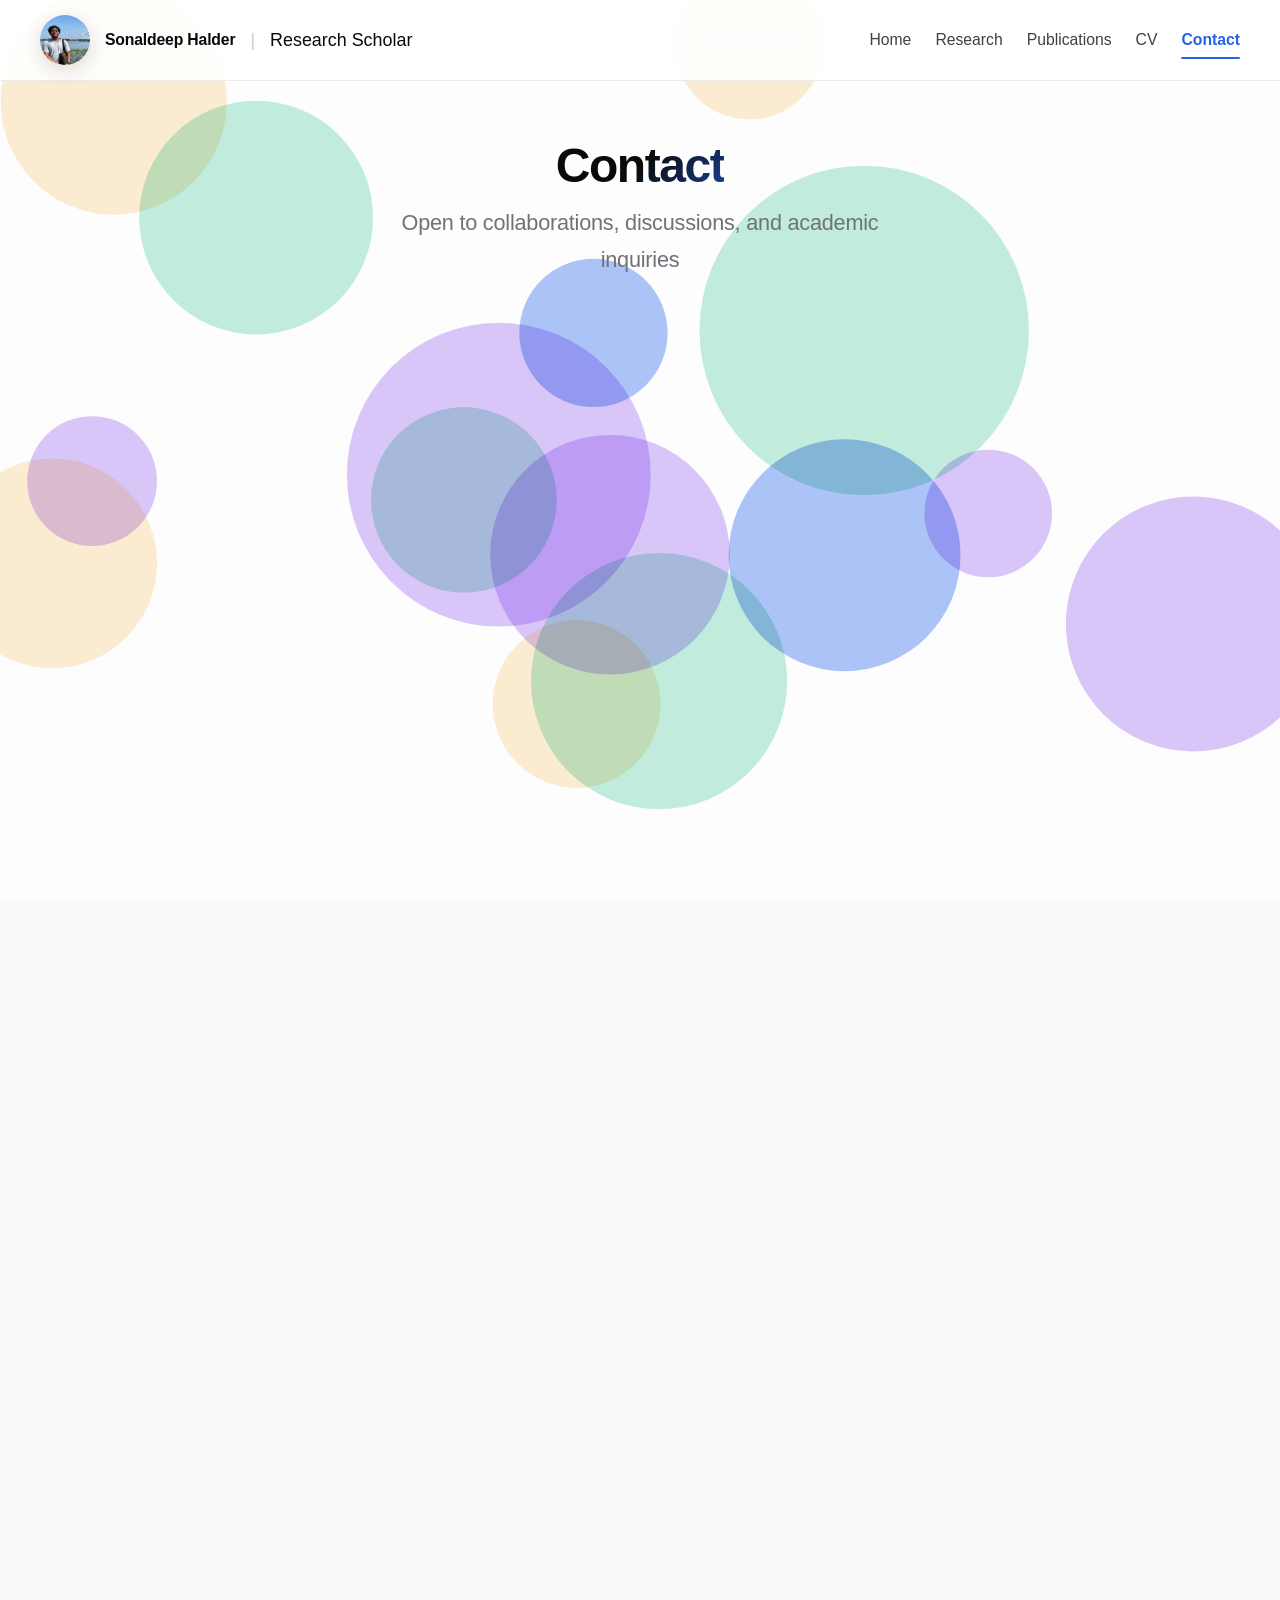
==== commit c1291e2e: "Redesign mobile layout with new hero, full-screen nav, and clean card styles - Add css/mobile.css: c" ====
--- a/contact.html
+++ b/contact.html
@@ -29,6 +29,7 @@
   <link rel="preconnect" href="https://fonts.gstatic.com" crossorigin>
   <link rel="stylesheet" href="css/shared.css">
   <link rel="stylesheet" href="css/pages.css">
+  <link rel="stylesheet" href="css/mobile.css">
   <link href="https://fonts.googleapis.com/css2?family=Inter:wght@300;400;500;600;700&display=swap" rel="stylesheet">
   <link rel="stylesheet" href="css/contact.css">
   <script type="application/ld+json">
--- a/css/mobile.css
+++ b/css/mobile.css
@@ -0,0 +1,479 @@
+/* ============================================================ */
+/* === MOBILE.CSS — Complete Mobile Redesign (≤ 768px)      === */
+/* === Loaded by all pages after shared.css / pages.css     === */
+/* ============================================================ */
+
+/* ── MOBILE HERO (home page only) — default hidden ── */
+.mobile-hero { display: none; }
+
+/* Nav link entrance animation — defined globally so media-query @keyframes quirkiness is avoided */
+@keyframes m-link-in {
+    from { opacity: 0; transform: translateY(14px); }
+    to   { opacity: 1; transform: translateY(0); }
+}
+
+/* ─────────────────────────────────────────────────── */
+/*  768px and below                                    */
+/* ─────────────────────────────────────────────────── */
+@media (max-width: 768px) {
+
+    /* 1. Root overrides */
+    :root {
+        --header-height: 60px;
+    }
+
+    /* 2. Kill the bokeh canvas — clean white background */
+    #bokeh-canvas { display: none; }
+
+    /* Very subtle blue-tinted gradient replaces bokeh */
+    body {
+        background:
+            radial-gradient(ellipse 140% 50% at 50% -5%,
+                rgba(37, 99, 235, 0.045) 0%,
+                transparent 65%),
+            var(--bg);
+    }
+
+    /* ── HEADER ── */
+    .header-inner {
+        padding-top:    0;
+        padding-bottom: 0;
+        padding-left:  max(18px, env(safe-area-inset-left,  0px) + 14px);
+        padding-right: max(18px, env(safe-area-inset-right, 0px) + 14px);
+    }
+
+    /* Home page: hide photo-wrapper in header (photo lives in mobile-hero instead) */
+    .photo-wrapper { display: none !important; }
+
+    /* Inner pages: keep small circle, slightly smaller */
+    .photo-wrapper-static {
+        width:  36px;
+        height: 36px;
+    }
+
+    .role, .separator { display: none; }
+
+    .name {
+        font-size:  1rem;
+        font-weight: 600;
+        overflow: hidden;
+        text-overflow: ellipsis;
+        white-space: nowrap;
+        max-width: 52vw;
+    }
+
+    /* 3. Show hamburger */
+    .hamburger { display: flex; }
+
+    /* ── FULL-SCREEN NAV OVERLAY ── */
+    .nav-links {
+        position: fixed;
+        inset: 0;
+        width:  100%;
+        height: 100%;
+        flex-direction: column;
+        align-items:     center;
+        justify-content: center;
+        gap: 2px;
+        padding: 80px 24px max(80px, calc(60px + env(safe-area-inset-bottom, 0px)));
+        background: rgba(250, 250, 250, 0.97);
+        backdrop-filter: blur(24px) saturate(200%);
+        -webkit-backdrop-filter: blur(24px) saturate(200%);
+        z-index: 999;
+        opacity: 0;
+        pointer-events: none;
+        transition: opacity 220ms var(--ease-out);
+        box-sizing: border-box;
+        overflow-x: hidden;
+        white-space: normal;
+    }
+
+    .nav-links.is-open {
+        opacity: 1;
+        pointer-events: auto;
+    }
+
+    /* Staggered entrance for each link */
+    .nav-links.is-open a:nth-child(1) { animation: m-link-in 260ms  60ms both; }
+    .nav-links.is-open a:nth-child(2) { animation: m-link-in 260ms 110ms both; }
+    .nav-links.is-open a:nth-child(3) { animation: m-link-in 260ms 160ms both; }
+    .nav-links.is-open a:nth-child(4) { animation: m-link-in 260ms 210ms both; }
+    .nav-links.is-open a:nth-child(5) { animation: m-link-in 260ms 260ms both; }
+
+    .nav-links a {
+        font-size:      1.625rem;
+        font-weight:    700;
+        letter-spacing: -0.03em;
+        line-height:    1.2;
+        color: var(--text);
+        padding: 13px 40px;
+        border-radius: var(--radius-lg);
+        width: 100%;
+        max-width: 300px;
+        text-align: center;
+        box-sizing: border-box;
+        min-height: 56px;
+        display: flex;
+        align-items: center;
+        justify-content: center;
+        transition: background 130ms ease, color 130ms ease;
+    }
+
+    .nav-links a::after { display: none; }
+
+    .nav-links a.active {
+        color: var(--accent);
+        background: var(--accent-subtle);
+        border-radius: var(--radius-lg);
+    }
+
+    /* Hamburger cross alignment */
+    .hamburger {
+        width:  44px;
+        height: 44px;
+        padding: 12px 8px;
+        z-index: 1100;
+    }
+    /* Hamburger "X" sits above the nav overlay */
+    .hamburger[aria-expanded="true"] { z-index: 1100; }
+
+
+    /* ── HIDE DESKTOP HERO ON MOBILE (home page) ── */
+    .hero-section { display: none !important; }
+
+
+    /* ── MOBILE HERO (home page only) ── */
+    .mobile-hero {
+        display: flex;
+        flex-direction: column;
+        align-items: center;
+        text-align: center;
+        padding: calc(var(--header-height) + 36px) 24px 52px;
+        position: relative;
+        z-index: 1;
+        overflow: hidden;
+    }
+
+    /* Decorative glow behind the photo */
+    .mobile-hero::before {
+        content: '';
+        position: absolute;
+        width: 260px;
+        height: 260px;
+        top: calc(var(--header-height) + 10px);
+        left: 50%;
+        transform: translateX(-50%);
+        background: radial-gradient(
+            circle,
+            rgba(37, 99, 235, 0.10) 0%,
+            rgba(124, 58, 237, 0.06) 50%,
+            transparent 70%
+        );
+        filter: blur(28px);
+        pointer-events: none;
+        z-index: 0;
+    }
+
+    /* Profile photo container with gradient ring */
+    .mobile-profile-photo {
+        position: relative;
+        width: 110px;
+        height: 110px;
+        margin-bottom: 26px;
+        z-index: 1;
+        flex-shrink: 0;
+    }
+
+    .mobile-profile-photo::before {
+        content: '';
+        position: absolute;
+        inset: -3px;
+        border-radius: 50%;
+        background: linear-gradient(
+            140deg,
+            var(--accent) 0%,
+            rgba(124, 58, 237, 0.65) 60%,
+            rgba(37, 99, 235, 0.3) 100%
+        );
+        z-index: 0;
+    }
+
+    .mobile-profile-photo::after {
+        content: '';
+        position: absolute;
+        inset: 0;
+        border-radius: 50%;
+        box-shadow: 0 8px 30px rgba(37, 99, 235, 0.22),
+                    0 3px 10px rgba(0, 0, 0, 0.12);
+        z-index: 2;
+        pointer-events: none;
+    }
+
+    .mobile-profile-img {
+        display: block;
+        width:  110px;
+        height: 110px;
+        border-radius: 50%;
+        object-fit: cover;
+        position: relative;
+        z-index: 1;
+        border: 3px solid var(--bg);
+    }
+
+    .mobile-hero-content {
+        display: flex;
+        flex-direction: column;
+        align-items: center;
+        z-index: 1;
+        width: 100%;
+    }
+
+    .mobile-hero-name {
+        font-size: clamp(1.8rem, 8.5vw, 2.2rem);
+        font-weight: 700;
+        letter-spacing: -0.035em;
+        line-height: 1.1;
+        background: linear-gradient(135deg, var(--text) 35%, var(--accent) 100%);
+        -webkit-background-clip: text;
+        -webkit-text-fill-color: transparent;
+        background-clip: text;
+        margin: 0 0 8px;
+    }
+
+    .mobile-hero-role {
+        font-size:      0.8rem;
+        font-weight:    600;
+        color:          var(--accent);
+        letter-spacing: 0.07em;
+        text-transform: uppercase;
+        margin: 0 0 4px;
+    }
+
+    .mobile-hero-affil {
+        font-size:  var(--text-xs);
+        color:      var(--text-muted);
+        margin:     0 0 18px;
+        letter-spacing: 0.01em;
+    }
+
+    /* Short accent rule */
+    .mobile-divider {
+        width:         44px;
+        height:        2px;
+        background:    linear-gradient(90deg, var(--accent) 0%, transparent 100%);
+        border-radius: 2px;
+        margin:        0 auto 20px;
+    }
+
+    .mobile-hero-desc {
+        font-size:   var(--text-sm);
+        line-height: 1.78;
+        color:       var(--text-secondary);
+        margin:      0 auto 26px;
+        max-width:   310px;
+    }
+
+    /* Research interest tags */
+    .mobile-hero-tags {
+        display:         flex;
+        flex-wrap:       wrap;
+        gap:             8px;
+        justify-content: center;
+        margin-bottom:   30px;
+    }
+
+    .mobile-hero-tags .tag {
+        background:    var(--accent-subtle);
+        color:         var(--accent);
+        font-size:     0.72rem;
+        font-weight:   500;
+        padding:       5px 13px;
+        border-radius: var(--radius-pill);
+        letter-spacing: 0.015em;
+        border: 1px solid rgba(37, 99, 235, 0.14);
+    }
+
+    /* CTA buttons row */
+    .mobile-hero-cta {
+        display:  flex;
+        gap:      12px;
+        width:    100%;
+        max-width: 320px;
+        margin:   0 auto;
+    }
+
+    .mobile-hero-cta .btn {
+        flex:            1;
+        justify-content: center;
+        padding:         14px 16px;
+        font-size:       var(--text-sm);
+        text-align:      center;
+    }
+
+    /* ── CONTENT SECTIONS ── */
+    .content-section { padding-bottom: 52px; }
+
+    .dark-bg {
+        padding-bottom: max(var(--space-12), calc(var(--space-8) + env(safe-area-inset-bottom, 0px)));
+    }
+
+    /* ── CARDS — cleaner shadow-based style (remove accent left border) ── */
+    .card {
+        padding:       20px;
+        border:        1px solid var(--border);
+        border-radius: var(--radius-md);
+        margin-bottom: 14px;
+        box-shadow:
+            0 1px 2px rgba(0,0,0,0.05),
+            0 3px 10px rgba(0,0,0,0.05);
+    }
+
+    .item {
+        padding:       18px 20px;
+        border-radius: var(--radius-md);
+        margin-bottom: 10px;
+    }
+
+    /* ── CONTAINER ── */
+    .centered-container { padding: 0 18px; }
+
+    /* ── TYPOGRAPHY ── */
+    h2 { font-size: var(--text-xl); }
+    h3 { font-size: var(--text-base); font-weight: 600; }
+
+    /* ── STICKY SECTION TITLES ── */
+    .sticky-title {
+        padding:       12px 20px;
+        margin-bottom: 20px;
+        font-size:     var(--text-lg);
+    }
+
+    /* ── BUTTONS ── */
+    .buttons {
+        flex-direction: column;
+        gap:            12px;
+        width:          100%;
+        margin-top:     20px;
+    }
+    .buttons .btn,
+    .buttons .btn.secondary {
+        width:           100%;
+        justify-content: center;
+        box-sizing:      border-box;
+        padding:         15px 28px;
+        text-align:      center;
+    }
+
+    /* ── CLEAN LIST ── */
+    .clean-list li {
+        font-size:  var(--text-sm);
+        padding:    11px 0 11px 26px;
+        line-height: 1.68;
+    }
+    .clean-list li::before {
+        top:    calc(11px + 0.5em);
+        left:   var(--space-3);
+        width:  6px;
+        height: 6px;
+    }
+
+    /* ── ABSTRACT TOGGLE ── */
+    details summary {
+        min-height: 44px;
+        align-items: center;
+        padding: var(--space-2) 0;
+    }
+
+    /* ── INNER PAGE HERO ── */
+    .page-hero {
+        padding-top:    calc(var(--header-height) + 32px);
+        padding-left:   22px;
+        padding-right:  22px;
+        padding-bottom: 30px;
+    }
+
+    .page-title {
+        font-size: var(--text-2xl);
+        padding:   0;
+    }
+
+    .page-hero .hero-subtext {
+        font-size:   var(--text-sm);
+        line-height: 1.72;
+        padding:     0;
+        margin-top:  12px;
+    }
+
+    /* ── CONTACT FORM ── */
+    .contact-form button {
+        align-self: stretch;
+        width: 100%;
+    }
+
+    .social-grid {
+        grid-template-columns: 1fr;
+        gap: 12px;
+    }
+
+    .social-link {
+        padding: 16px 18px;
+        border-radius: var(--radius-md);
+    }
+
+    /* ── SUCCESS CARD ── */
+    .success-card {
+        padding: 36px 24px 32px;
+    }
+}
+
+
+/* ─────────────────────────────────────────────────── */
+/*  480px and below                                   */
+/* ─────────────────────────────────────────────────── */
+@media (max-width: 480px) {
+
+    .mobile-hero {
+        padding: calc(var(--header-height) + 28px) 18px 44px;
+    }
+
+    .mobile-hero-cta {
+        flex-direction: column;
+        max-width: 260px;
+    }
+
+    .mobile-hero-cta .btn {
+        flex: none;
+        width: 100%;
+    }
+
+    .mobile-profile-photo {
+        width:  96px;
+        height: 96px;
+    }
+
+    .mobile-profile-img {
+        width:  96px;
+        height: 96px;
+    }
+
+    .card  { padding: 16px; }
+    .item  { padding: 14px 16px; }
+
+    h2 { font-size: var(--text-lg); }
+
+    .centered-container { padding: 0 16px; }
+
+    .sticky-title {
+        padding:   10px var(--space-3);
+        font-size: var(--text-base);
+    }
+
+    .buttons .btn,
+    .buttons .btn.secondary { padding: 13px 20px; }
+
+    .nav-links a {
+        font-size:  1.375rem;
+        padding:    11px 32px;
+        max-width:  270px;
+    }
+}
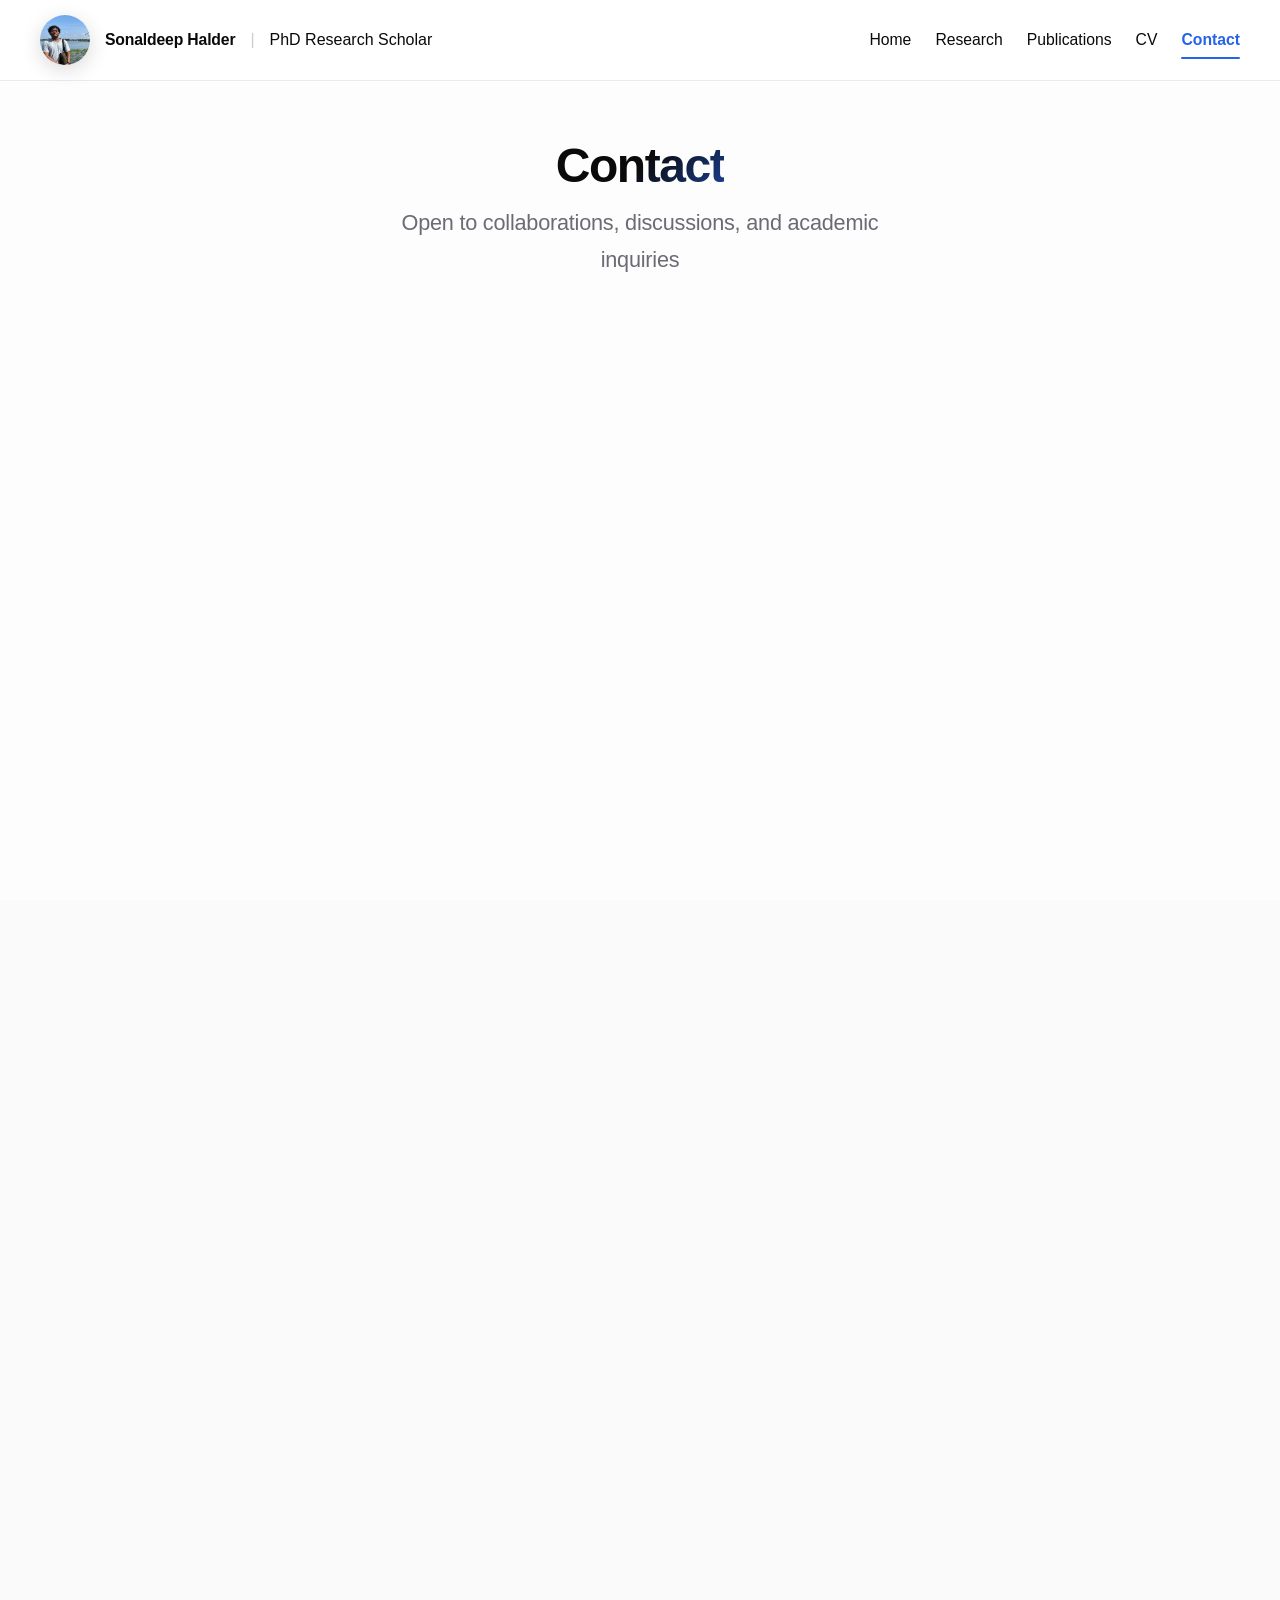
==== commit 999d43b5: "Security, accessibility, SEO, and content audit fixes" ====
--- a/contact.html
+++ b/contact.html
@@ -16,9 +16,11 @@
   <meta property="og:url" content="https://sonaldeephalder.github.io/contact.html">
   <meta property="og:image" content="https://sonaldeephalder.github.io/assets/photoForWebsiteCropped.jpg">
   <meta property="og:image:alt" content="Sonaldeep Halder">
+  <meta property="og:image:width" content="2940">
+  <meta property="og:image:height" content="2737">
 
   <!-- Twitter Card -->
-  <meta name="twitter:card" content="summary">
+  <meta name="twitter:card" content="summary_large_image">
   <meta name="twitter:title" content="Contact | Sonaldeep Halder">
   <meta name="twitter:description" content="Contact Sonaldeep Halder, PhD researcher at IIT Bombay. Open to collaborations in quantum algorithms, quantum chemistry, and machine learning for scientific computing.">
   <meta name="twitter:image" content="https://sonaldeephalder.github.io/assets/photoForWebsiteCropped.jpg">
@@ -66,7 +68,7 @@
       <div class="text-identity" id="identity-text">
         <span class="name">Sonaldeep Halder</span>
         <span class="separator">|</span>
-        <span class="role">Research Scholar</span>
+        <span class="role">PhD Research Scholar</span>
       </div>
     </div>
 
@@ -133,6 +135,14 @@
           </div>
         </a>
 
+        <a href="https://github.com/sonaldeephalder" class="social-link" target="_blank" rel="noopener noreferrer">
+          <span class="icon">&#x1F4BB;</span>
+          <div>
+            <div>GitHub</div>
+            <div style="font-size:0.78rem; color:#888; font-weight:400;">Code &amp; projects</div>
+          </div>
+        </a>
+
       </div>
     </div>
   </section>
@@ -181,7 +191,7 @@
     <div class="centered-container">
       <p>Department of Chemistry<br>Indian Institute of Technology Bombay<br>Mumbai, Maharashtra, India</p>
       <div class="copyright">
-        <p>&copy; 2025 Sonaldeep Halder. All rights reserved.</p>
+        <p>&copy; 2026 Sonaldeep Halder. All rights reserved.</p>
       </div>
     </div>
   </section>
--- a/css/shared.css
+++ b/css/shared.css
@@ -9,7 +9,7 @@
     --bg-subtle: #f4f4f5;
     --text: #0a0a0b;
     --text-secondary: #3f3f46;
-    --text-muted: #71717a;
+    --text-muted: #6b6b74;
     --accent: #2563eb;
     --accent-hover: #1d4ed8;
     --accent-subtle: #dbeafe;
@@ -70,13 +70,17 @@
     --dur-slow:   600ms;
 }
 
+html {
+    overflow-x: clip;
+}
+
 body {
     margin: 0; padding: 0;
     font-family: 'Inter', sans-serif;
     font-size: var(--text-base);
     color: var(--text);
     background: var(--bg);
-    overflow-x: hidden;
+    overflow-x: clip;
     -webkit-font-smoothing: antialiased;
     -moz-osx-font-smoothing: grayscale;
     text-rendering: optimizeLegibility;
@@ -280,6 +284,7 @@
     width: 100%;
     max-width: 700px;
     padding: 0 20px;
+    box-sizing: border-box;
     display: flex;
     flex-direction: column;
     align-items: center;
@@ -383,8 +388,8 @@
 }
 details summary::-webkit-details-marker { display: none; }
 details[open] summary { margin-bottom: var(--space-3); }
-details[open] summary::before { content: '▲ '; font-size: 0.7em; }
-details:not([open]) summary::before { content: '▼ '; font-size: 0.7em; }
+details[open] summary::before { content: '▲ ' / ''; font-size: 0.7em; }
+details:not([open]) summary::before { content: '▼ ' / ''; font-size: 0.7em; }
 details p {
     font-size: var(--text-sm);
     line-height: 1.8;
--- a/css/mobile.css
+++ b/css/mobile.css
@@ -3,274 +3,357 @@
 /* === Loaded by all pages after shared.css / pages.css     === */
 /* ============================================================ */
 
-/* ── MOBILE HERO (home page only) — default hidden ── */
+/* ── MOBILE HERO (home page only) — hidden on desktop ── */
 .mobile-hero { display: none; }
 
-/* Nav link entrance animation — defined globally so media-query @keyframes quirkiness is avoided */
+/* ── SAFARI iOS: Remove tap highlight flash on all interactive elements ── */
+a, button, summary, [role="button"] {
+    -webkit-tap-highlight-color: transparent;
+}
+
+/* ── SAFARI iOS: Eliminate 300ms tap delay ── */
+a, button, .btn, summary, details {
+    touch-action: manipulation;
+}
+
+/* Nav link entrance animation */
 @keyframes m-link-in {
-    from { opacity: 0; transform: translateY(14px); }
+    from { opacity: 0; transform: translateY(16px); }
     to   { opacity: 1; transform: translateY(0); }
 }
 
-/* ─────────────────────────────────────────────────── */
-/*  768px and below                                    */
-/* ─────────────────────────────────────────────────── */
+/* ═══════════════════════════════════════════════════════ */
+/*  768px and below                                        */
+/* ═══════════════════════════════════════════════════════ */
 @media (max-width: 768px) {
 
-    /* 1. Root overrides */
+    /* ── 1. Root tokens ── */
     :root {
         --header-height: 60px;
-    }
-
-    /* 2. Kill the bokeh canvas — clean white background */
+        --mobile-gutter: 24px;
+    }
+
+    /* ── iOS Safari scroll lock: overflow:hidden alone doesn't prevent scroll;
+           position:fixed + saved scroll-top (set by JS) is the reliable fix ── */
+    body.nav-open {
+        overflow: hidden;
+        position: fixed;
+        width:    100%;
+        /* JS sets body.style.top = -scrollY before adding nav-open,
+           and restores scrollY when removing it                        */
+    }
+
+    /* ── SAFARI iOS: inputs/textareas < 16px trigger auto-zoom on focus.
+           Force 16px (1rem) to prevent the viewport jumping. ── */
+    input, textarea, select {
+        font-size: 1rem !important;
+    }
+
+    /* ── 2. Background — no bokeh canvas ── */
     #bokeh-canvas { display: none; }
 
-    /* Very subtle blue-tinted gradient replaces bokeh */
     body {
         background:
-            radial-gradient(ellipse 140% 50% at 50% -5%,
-                rgba(37, 99, 235, 0.045) 0%,
-                transparent 65%),
+            radial-gradient(
+                ellipse 160% 45% at 50% -8%,
+                rgba(37, 99, 235, 0.05) 0%,
+                transparent 60%
+            ),
             var(--bg);
     }
 
-    /* ── HEADER ── */
+    /* ────────────────────────────────────────
+       HEADER
+    ──────────────────────────────────────── */
     .header-inner {
         padding-top:    0;
         padding-bottom: 0;
-        padding-left:  max(18px, env(safe-area-inset-left,  0px) + 14px);
-        padding-right: max(18px, env(safe-area-inset-right, 0px) + 14px);
-    }
-
-    /* Home page: hide photo-wrapper in header (photo lives in mobile-hero instead) */
+        padding-left:  max(var(--mobile-gutter), env(safe-area-inset-left,  0px) + 16px);
+        padding-right: max(var(--mobile-gutter), env(safe-area-inset-right, 0px) + 16px);
+        gap: 0;
+    }
+
+    /* Home page: photo animates to mobile-hero; hide from header */
     .photo-wrapper { display: none !important; }
 
-    /* Inner pages: keep small circle, slightly smaller */
+    /* Inner pages: smaller static photo */
     .photo-wrapper-static {
         width:  36px;
         height: 36px;
+        flex-shrink: 0;
     }
 
     .role, .separator { display: none; }
 
     .name {
-        font-size:  1rem;
+        font-size:   1rem;
         font-weight: 600;
-        overflow: hidden;
+        letter-spacing: -0.01em;
+        overflow:    hidden;
         text-overflow: ellipsis;
         white-space: nowrap;
-        max-width: 52vw;
-    }
-
-    /* 3. Show hamburger */
-    .hamburger { display: flex; }
-
-    /* ── FULL-SCREEN NAV OVERLAY ── */
-    .nav-links {
-        position: fixed;
-        inset: 0;
-        width:  100%;
-        height: 100%;
-        flex-direction: column;
-        align-items:     center;
-        justify-content: center;
-        gap: 2px;
-        padding: 80px 24px max(80px, calc(60px + env(safe-area-inset-bottom, 0px)));
-        background: rgba(250, 250, 250, 0.97);
-        backdrop-filter: blur(24px) saturate(200%);
-        -webkit-backdrop-filter: blur(24px) saturate(200%);
-        z-index: 999;
-        opacity: 0;
-        pointer-events: none;
-        transition: opacity 220ms var(--ease-out);
-        box-sizing: border-box;
-        overflow-x: hidden;
-        white-space: normal;
-    }
-
-    .nav-links.is-open {
-        opacity: 1;
-        pointer-events: auto;
-    }
-
-    /* Staggered entrance for each link */
-    .nav-links.is-open a:nth-child(1) { animation: m-link-in 260ms  60ms both; }
-    .nav-links.is-open a:nth-child(2) { animation: m-link-in 260ms 110ms both; }
-    .nav-links.is-open a:nth-child(3) { animation: m-link-in 260ms 160ms both; }
-    .nav-links.is-open a:nth-child(4) { animation: m-link-in 260ms 210ms both; }
-    .nav-links.is-open a:nth-child(5) { animation: m-link-in 260ms 260ms both; }
-
-    .nav-links a {
-        font-size:      1.625rem;
-        font-weight:    700;
-        letter-spacing: -0.03em;
-        line-height:    1.2;
-        color: var(--text);
-        padding: 13px 40px;
-        border-radius: var(--radius-lg);
-        width: 100%;
-        max-width: 300px;
-        text-align: center;
-        box-sizing: border-box;
-        min-height: 56px;
+        max-width:   54vw;
+    }
+
+    /* ── Show hamburger ── */
+    .hamburger {
         display: flex;
-        align-items: center;
-        justify-content: center;
-        transition: background 130ms ease, color 130ms ease;
-    }
-
-    .nav-links a::after { display: none; }
-
-    .nav-links a.active {
-        color: var(--accent);
-        background: var(--accent-subtle);
-        border-radius: var(--radius-lg);
-    }
-
-    /* Hamburger cross alignment */
-    .hamburger {
         width:  44px;
         height: 44px;
         padding: 12px 8px;
         z-index: 1100;
-    }
-    /* Hamburger "X" sits above the nav overlay */
+        flex-shrink: 0;
+    }
     .hamburger[aria-expanded="true"] { z-index: 1100; }
 
-
-    /* ── HIDE DESKTOP HERO ON MOBILE (home page) ── */
+    /* ────────────────────────────────────────
+       FULL-SCREEN NAV OVERLAY
+       Bugs fixed vs previous version:
+         • top/right/bottom/left instead of inset:0
+           (inset not supported on Safari <14.1)
+         • transform: translateY(0) explicitly set
+           (overrides shared.css translateY(-10px))
+         • z-index: 999 — sits below the fixed header (1000) so hamburger stays tappable
+    ──────────────────────────────────────── */
+    .nav-links {
+        /* explicit sides for full Safari compat — do NOT use inset shorthand */
+        position: fixed;
+        top:    0;
+        right:  0;
+        bottom: 0;
+        left:   0;
+        /* width/height intentionally omitted: top/right/bottom/left already
+           fully constrain the box, and explicit 100% can misfire on Safari
+           when the URL bar slides away mid-scroll */
+
+        flex-direction:  column;
+        align-items:     center;
+        justify-content: center;
+        gap: 6px;
+
+        padding-top:    max(80px, calc(var(--header-height) + 20px));
+        padding-bottom: max(80px, calc(40px + env(safe-area-inset-bottom, 0px)));
+        padding-left:   32px;
+        padding-right:  32px;
+
+        background: rgba(248, 249, 252, 0.98);
+        backdrop-filter:         blur(32px) saturate(180%);
+        -webkit-backdrop-filter: blur(32px) saturate(180%);
+
+        /* below header (1000) so hamburger/X stays visible and tappable */
+        z-index: 999;
+
+        opacity:        0;
+        pointer-events: none;
+
+        /* Reset the translateY(-10px) that shared.css applies */
+        transform: translateY(0) !important;
+
+        transition: opacity 240ms cubic-bezier(0.16, 1, 0.3, 1);
+        box-sizing: border-box;
+        overflow:   hidden;
+    }
+
+    .nav-links.is-open {
+        opacity:        1;
+        pointer-events: auto;
+    }
+
+    /* Site name watermark at top of overlay */
+    .nav-links::before {
+        content: 'Sonaldeep Halder' / '';
+        position: absolute;
+        top: max(20px, calc(env(safe-area-inset-top, 0px) + 16px));
+        left: 50%;
+        transform: translateX(-50%);
+        font-size:      0.75rem;
+        font-weight:    600;
+        letter-spacing: 0.06em;
+        text-transform: uppercase;
+        color:          var(--text-muted);
+        white-space:    nowrap;
+        pointer-events: none;
+    }
+
+    /* Staggered link entrance */
+    .nav-links.is-open a:nth-child(1) { animation: m-link-in 280ms  50ms both; }
+    .nav-links.is-open a:nth-child(2) { animation: m-link-in 280ms 100ms both; }
+    .nav-links.is-open a:nth-child(3) { animation: m-link-in 280ms 150ms both; }
+    .nav-links.is-open a:nth-child(4) { animation: m-link-in 280ms 200ms both; }
+    .nav-links.is-open a:nth-child(5) { animation: m-link-in 280ms 250ms both; }
+
+    .nav-links a {
+        font-size:      1.75rem;
+        font-weight:    700;
+        letter-spacing: -0.035em;
+        line-height:    1.15;
+        color:          var(--text);
+        padding:        12px 36px;
+        border-radius:  var(--radius-lg);
+        width:          100%;
+        max-width:      320px;
+        text-align:     center;
+        box-sizing:     border-box;
+        min-height:     56px;
+        display:        flex;
+        align-items:    center;
+        justify-content: center;
+        transition:     background 150ms ease, color 150ms ease;
+        text-decoration: none;
+    }
+
+    .nav-links a::after { display: none; }
+
+    .nav-links a.active {
+        color:         var(--accent);
+        background:    var(--accent-subtle);
+        border-radius: var(--radius-lg);
+    }
+
+    /* ────────────────────────────────────────
+       HOME PAGE — MOBILE HERO
+    ──────────────────────────────────────── */
+    /* Hide the desktop scroll-animation hero */
     .hero-section { display: none !important; }
 
-
-    /* ── MOBILE HERO (home page only) ── */
+    /* Show the mobile profile card */
     .mobile-hero {
-        display: flex;
-        flex-direction: column;
-        align-items: center;
-        text-align: center;
-        padding: calc(var(--header-height) + 36px) 24px 52px;
-        position: relative;
-        z-index: 1;
-        overflow: hidden;
-    }
-
-    /* Decorative glow behind the photo */
+        display:         flex;
+        flex-direction:  column;
+        align-items:     center;
+        text-align:      center;
+        padding:         calc(var(--header-height) + 40px) var(--mobile-gutter) 56px;
+        position:        relative;
+        z-index:         1;
+        overflow:        hidden;
+    }
+
+    /* Soft radial glow behind the profile photo */
     .mobile-hero::before {
         content: '';
-        position: absolute;
-        width: 260px;
-        height: 260px;
-        top: calc(var(--header-height) + 10px);
-        left: 50%;
+        position:  absolute;
+        width:     280px;
+        height:    280px;
+        top:       calc(var(--header-height) + 8px);
+        left:      50%;
         transform: translateX(-50%);
         background: radial-gradient(
             circle,
-            rgba(37, 99, 235, 0.10) 0%,
-            rgba(124, 58, 237, 0.06) 50%,
+            rgba(37, 99, 235, 0.09) 0%,
+            rgba(124, 58, 237, 0.05) 50%,
             transparent 70%
         );
-        filter: blur(28px);
+        filter:    blur(32px);
         pointer-events: none;
-        z-index: 0;
-    }
-
-    /* Profile photo container with gradient ring */
+        z-index:   0;
+    }
+
+    /* Profile photo wrapper — gradient ring */
     .mobile-profile-photo {
-        position: relative;
-        width: 110px;
-        height: 110px;
-        margin-bottom: 26px;
-        z-index: 1;
+        position:  relative;
+        width:     112px;
+        height:    112px;
+        margin-bottom: 28px;
+        z-index:   1;
         flex-shrink: 0;
     }
 
+    /* Gradient ring */
     .mobile-profile-photo::before {
         content: '';
-        position: absolute;
-        inset: -3px;
+        position:  absolute;
+        top:    -3px;
+        right:  -3px;
+        bottom: -3px;
+        left:   -3px;
         border-radius: 50%;
         background: linear-gradient(
             140deg,
             var(--accent) 0%,
-            rgba(124, 58, 237, 0.65) 60%,
-            rgba(37, 99, 235, 0.3) 100%
+            rgba(124, 58, 237, 0.7) 55%,
+            rgba(37, 99, 235, 0.35) 100%
         );
         z-index: 0;
     }
 
+    /* Glow shadow under photo */
     .mobile-profile-photo::after {
         content: '';
-        position: absolute;
-        inset: 0;
+        position:  absolute;
+        top:    0;
+        right:  0;
+        bottom: 0;
+        left:   0;
         border-radius: 50%;
-        box-shadow: 0 8px 30px rgba(37, 99, 235, 0.22),
-                    0 3px 10px rgba(0, 0, 0, 0.12);
-        z-index: 2;
+        box-shadow:
+            0 10px 32px rgba(37, 99, 235, 0.24),
+            0  4px 12px rgba(0, 0, 0, 0.10);
+        z-index:   2;
         pointer-events: none;
     }
 
     .mobile-profile-img {
-        display: block;
-        width:  110px;
-        height: 110px;
+        display:      block;
+        width:        112px;
+        height:       112px;
         border-radius: 50%;
-        object-fit: cover;
-        position: relative;
-        z-index: 1;
-        border: 3px solid var(--bg);
+        object-fit:   cover;
+        position:     relative;
+        z-index:      1;
+        border:       3px solid var(--bg);
     }
 
     .mobile-hero-content {
-        display: flex;
+        display:        flex;
         flex-direction: column;
-        align-items: center;
-        z-index: 1;
-        width: 100%;
+        align-items:    center;
+        z-index:        1;
+        width:          100%;
     }
 
     .mobile-hero-name {
-        font-size: clamp(1.8rem, 8.5vw, 2.2rem);
-        font-weight: 700;
+        font-size:      clamp(1.85rem, 8.5vw, 2.25rem);
+        font-weight:    700;
         letter-spacing: -0.035em;
-        line-height: 1.1;
-        background: linear-gradient(135deg, var(--text) 35%, var(--accent) 100%);
+        line-height:    1.1;
+        background:     linear-gradient(135deg, var(--text) 30%, var(--accent) 100%);
         -webkit-background-clip: text;
         -webkit-text-fill-color: transparent;
         background-clip: text;
-        margin: 0 0 8px;
+        margin:         0 0 9px;
     }
 
     .mobile-hero-role {
-        font-size:      0.8rem;
-        font-weight:    600;
+        font-size:      0.7rem;
+        font-weight:    700;
         color:          var(--accent);
-        letter-spacing: 0.07em;
+        letter-spacing: 0.1em;
         text-transform: uppercase;
-        margin: 0 0 4px;
+        margin:         0 0 4px;
     }
 
     .mobile-hero-affil {
-        font-size:  var(--text-xs);
-        color:      var(--text-muted);
-        margin:     0 0 18px;
+        font-size:   var(--text-xs);
+        color:       var(--text-muted);
+        margin:      0 0 20px;
         letter-spacing: 0.01em;
     }
 
-    /* Short accent rule */
+    /* Short accent divider */
     .mobile-divider {
-        width:         44px;
+        width:         40px;
         height:        2px;
         background:    linear-gradient(90deg, var(--accent) 0%, transparent 100%);
         border-radius: 2px;
-        margin:        0 auto 20px;
+        margin:        0 auto 22px;
     }
 
     .mobile-hero-desc {
         font-size:   var(--text-sm);
         line-height: 1.78;
         color:       var(--text-secondary);
-        margin:      0 auto 26px;
-        max-width:   310px;
+        margin:      0 auto 28px;
+        max-width:   300px;
     }
 
     /* Research interest tags */
@@ -279,81 +362,114 @@
         flex-wrap:       wrap;
         gap:             8px;
         justify-content: center;
-        margin-bottom:   30px;
+        margin-bottom:   32px;
     }
 
     .mobile-hero-tags .tag {
         background:    var(--accent-subtle);
         color:         var(--accent);
-        font-size:     0.72rem;
-        font-weight:   500;
-        padding:       5px 13px;
+        font-size:     0.7rem;
+        font-weight:   600;
+        padding:       5px 14px;
         border-radius: var(--radius-pill);
-        letter-spacing: 0.015em;
-        border: 1px solid rgba(37, 99, 235, 0.14);
-    }
-
-    /* CTA buttons row */
+        letter-spacing: 0.02em;
+        border:        1px solid rgba(37, 99, 235, 0.15);
+    }
+
+    /* CTA row */
     .mobile-hero-cta {
-        display:  flex;
-        gap:      12px;
-        width:    100%;
+        display:   flex;
+        gap:       12px;
+        width:     100%;
         max-width: 320px;
-        margin:   0 auto;
+        margin:    0 auto;
     }
 
     .mobile-hero-cta .btn {
         flex:            1;
         justify-content: center;
-        padding:         14px 16px;
+        padding:         15px 16px;
         font-size:       var(--text-sm);
         text-align:      center;
     }
 
-    /* ── CONTENT SECTIONS ── */
-    .content-section { padding-bottom: 52px; }
+    /* ────────────────────────────────────────
+       CONTENT LAYOUT
+    ──────────────────────────────────────── */
+    .content-section { padding-bottom: 56px; }
 
     .dark-bg {
-        padding-bottom: max(var(--space-12), calc(var(--space-8) + env(safe-area-inset-bottom, 0px)));
-    }
-
-    /* ── CARDS — cleaner shadow-based style (remove accent left border) ── */
+        padding-bottom: max(var(--space-12),
+            calc(var(--space-8) + env(safe-area-inset-bottom, 0px)));
+    }
+
+    /* Container — consistent gutter */
+    .centered-container {
+        padding-left:  var(--mobile-gutter);
+        padding-right: var(--mobile-gutter);
+    }
+
+    /* ────────────────────────────────────────
+       CARDS & ITEMS
+    ──────────────────────────────────────── */
     .card {
-        padding:       20px;
+        padding:       22px;
         border:        1px solid var(--border);
-        border-radius: var(--radius-md);
-        margin-bottom: 14px;
+        border-radius: var(--radius-lg);    /* 16px — more modern, rounded */
+        margin-bottom: 16px;
         box-shadow:
-            0 1px 2px rgba(0,0,0,0.05),
-            0 3px 10px rgba(0,0,0,0.05);
+            0 1px 2px  rgba(0, 0, 0, 0.04),
+            0 4px 12px rgba(0, 0, 0, 0.06),
+            0 8px 24px rgba(0, 0, 0, 0.03);
+        background: var(--bg-elevated);
     }
 
     .item {
-        padding:       18px 20px;
-        border-radius: var(--radius-md);
-        margin-bottom: 10px;
-    }
-
-    /* ── CONTAINER ── */
-    .centered-container { padding: 0 18px; }
-
-    /* ── TYPOGRAPHY ── */
+        padding:       18px 22px;
+        border-radius: var(--radius-lg);
+        margin-bottom: 12px;
+    }
+
+    /* ────────────────────────────────────────
+       TYPOGRAPHY
+    ──────────────────────────────────────── */
     h2 { font-size: var(--text-xl); }
-    h3 { font-size: var(--text-base); font-weight: 600; }
-
-    /* ── STICKY SECTION TITLES ── */
+    h3 {
+        font-size:   var(--text-base);
+        font-weight: 600;
+        line-height: 1.4;
+    }
+
+    /* Better paragraph readability inside cards */
+    .card p, .item p {
+        font-size:   var(--text-sm);
+        line-height: 1.72;
+        color:       var(--text-secondary);
+    }
+
+    .card h3 + p,
+    .item h3 + p {
+        margin-top: 8px;
+    }
+
+    /* ────────────────────────────────────────
+       STICKY SECTION TITLES
+    ──────────────────────────────────────── */
     .sticky-title {
-        padding:       12px 20px;
-        margin-bottom: 20px;
+        padding:       14px var(--mobile-gutter);
+        margin-bottom: 24px;
         font-size:     var(--text-lg);
-    }
-
-    /* ── BUTTONS ── */
+        letter-spacing: -0.02em;
+    }
+
+    /* ────────────────────────────────────────
+       BUTTONS
+    ──────────────────────────────────────── */
     .buttons {
         flex-direction: column;
         gap:            12px;
         width:          100%;
-        margin-top:     20px;
+        margin-top:     24px;
     }
     .buttons .btn,
     .buttons .btn.secondary {
@@ -361,40 +477,49 @@
         justify-content: center;
         box-sizing:      border-box;
         padding:         15px 28px;
+        font-size:       var(--text-sm);
         text-align:      center;
-    }
-
-    /* ── CLEAN LIST ── */
+        min-height:      48px;  /* 48dp touch target */
+    }
+
+    /* ────────────────────────────────────────
+       LISTS
+    ──────────────────────────────────────── */
     .clean-list li {
-        font-size:  var(--text-sm);
-        padding:    11px 0 11px 26px;
+        font-size:   var(--text-sm);
+        padding:     12px 0 12px 28px;
         line-height: 1.68;
     }
     .clean-list li::before {
-        top:    calc(11px + 0.5em);
+        top:    calc(12px + 0.5em);
         left:   var(--space-3);
         width:  6px;
         height: 6px;
     }
 
-    /* ── ABSTRACT TOGGLE ── */
+    /* ────────────────────────────────────────
+       ABSTRACT TOGGLE
+    ──────────────────────────────────────── */
     details summary {
-        min-height: 44px;
+        min-height:  44px;
         align-items: center;
-        padding: var(--space-2) 0;
-    }
-
-    /* ── INNER PAGE HERO ── */
+        padding:     var(--space-2) 0;
+    }
+
+    /* ────────────────────────────────────────
+       INNER PAGE HERO
+    ──────────────────────────────────────── */
     .page-hero {
-        padding-top:    calc(var(--header-height) + 32px);
-        padding-left:   22px;
-        padding-right:  22px;
-        padding-bottom: 30px;
+        padding-top:    calc(var(--header-height) + 36px);
+        padding-left:   var(--mobile-gutter);
+        padding-right:  var(--mobile-gutter);
+        padding-bottom: 32px;
     }
 
     .page-title {
-        font-size: var(--text-2xl);
-        padding:   0;
+        font-size:   var(--text-2xl);
+        padding:     0;
+        line-height: 1.1;
     }
 
     .page-hero .hero-subtext {
@@ -404,10 +529,13 @@
         margin-top:  12px;
     }
 
-    /* ── CONTACT FORM ── */
+    /* ────────────────────────────────────────
+       CONTACT PAGE
+    ──────────────────────────────────────── */
     .contact-form button {
         align-self: stretch;
-        width: 100%;
+        width:      100%;
+        min-height: 48px;
     }
 
     .social-grid {
@@ -416,39 +544,34 @@
     }
 
     .social-link {
-        padding: 16px 18px;
-        border-radius: var(--radius-md);
-    }
-
-    /* ── SUCCESS CARD ── */
+        padding:       16px 18px;
+        border-radius: var(--radius-lg);
+    }
+
     .success-card {
-        padding: 36px 24px 32px;
-    }
+        padding: 40px 24px 36px;
+    }
+
 }
 
 
-/* ─────────────────────────────────────────────────── */
-/*  480px and below                                   */
-/* ─────────────────────────────────────────────────── */
+/* ═══════════════════════════════════════════════════════ */
+/*  480px and below (small phones)                         */
+/* ═══════════════════════════════════════════════════════ */
 @media (max-width: 480px) {
 
+    :root {
+        --mobile-gutter: 20px;
+    }
+
     .mobile-hero {
-        padding: calc(var(--header-height) + 28px) 18px 44px;
-    }
-
-    .mobile-hero-cta {
-        flex-direction: column;
-        max-width: 260px;
-    }
-
-    .mobile-hero-cta .btn {
-        flex: none;
-        width: 100%;
+        padding: calc(var(--header-height) + 32px) var(--mobile-gutter) 48px;
     }
 
     .mobile-profile-photo {
         width:  96px;
         height: 96px;
+        margin-bottom: 24px;
     }
 
     .mobile-profile-img {
@@ -456,24 +579,32 @@
         height: 96px;
     }
 
-    .card  { padding: 16px; }
-    .item  { padding: 14px 16px; }
+    .mobile-hero-cta {
+        flex-direction: column;
+        max-width:      260px;
+    }
+
+    .mobile-hero-cta .btn {
+        flex:  none;
+        width: 100%;
+    }
 
     h2 { font-size: var(--text-lg); }
 
-    .centered-container { padding: 0 16px; }
+    .card  { padding: 18px; }
+    .item  { padding: 14px 18px; }
 
     .sticky-title {
-        padding:   10px var(--space-3);
+        padding:   10px var(--mobile-gutter);
         font-size: var(--text-base);
     }
 
+    .nav-links a {
+        font-size:  1.5rem;
+        padding:    11px 28px;
+        max-width:  280px;
+    }
+
     .buttons .btn,
-    .buttons .btn.secondary { padding: 13px 20px; }
-
-    .nav-links a {
-        font-size:  1.375rem;
-        padding:    11px 32px;
-        max-width:  270px;
-    }
+    .buttons .btn.secondary { padding: 14px 20px; }
 }
--- a/css/contact.css
+++ b/css/contact.css
@@ -19,8 +19,15 @@
   transition: border-color 0.2s;
   box-sizing: border-box;
 }
-.contact-form input:focus,
-.contact-form textarea:focus {
+.contact-form input:focus-visible,
+.contact-form textarea:focus-visible {
+  outline: 2px solid var(--accent);
+  outline-offset: 2px;
+  border-color: var(--accent);
+  box-shadow: 0 0 0 3px rgba(37, 99, 235, 0.12);
+}
+.contact-form input:focus:not(:focus-visible),
+.contact-form textarea:focus:not(:focus-visible) {
   outline: none;
   border-color: var(--accent);
   box-shadow: 0 0 0 3px rgba(37, 99, 235, 0.12);
@@ -43,7 +50,7 @@
 
 .social-grid {
   display: grid;
-  grid-template-columns: 1fr 1fr;
+  grid-template-columns: repeat(auto-fit, minmax(180px, 1fr));
   gap: 16px;
   width: 100%;
   margin-top: 8px;
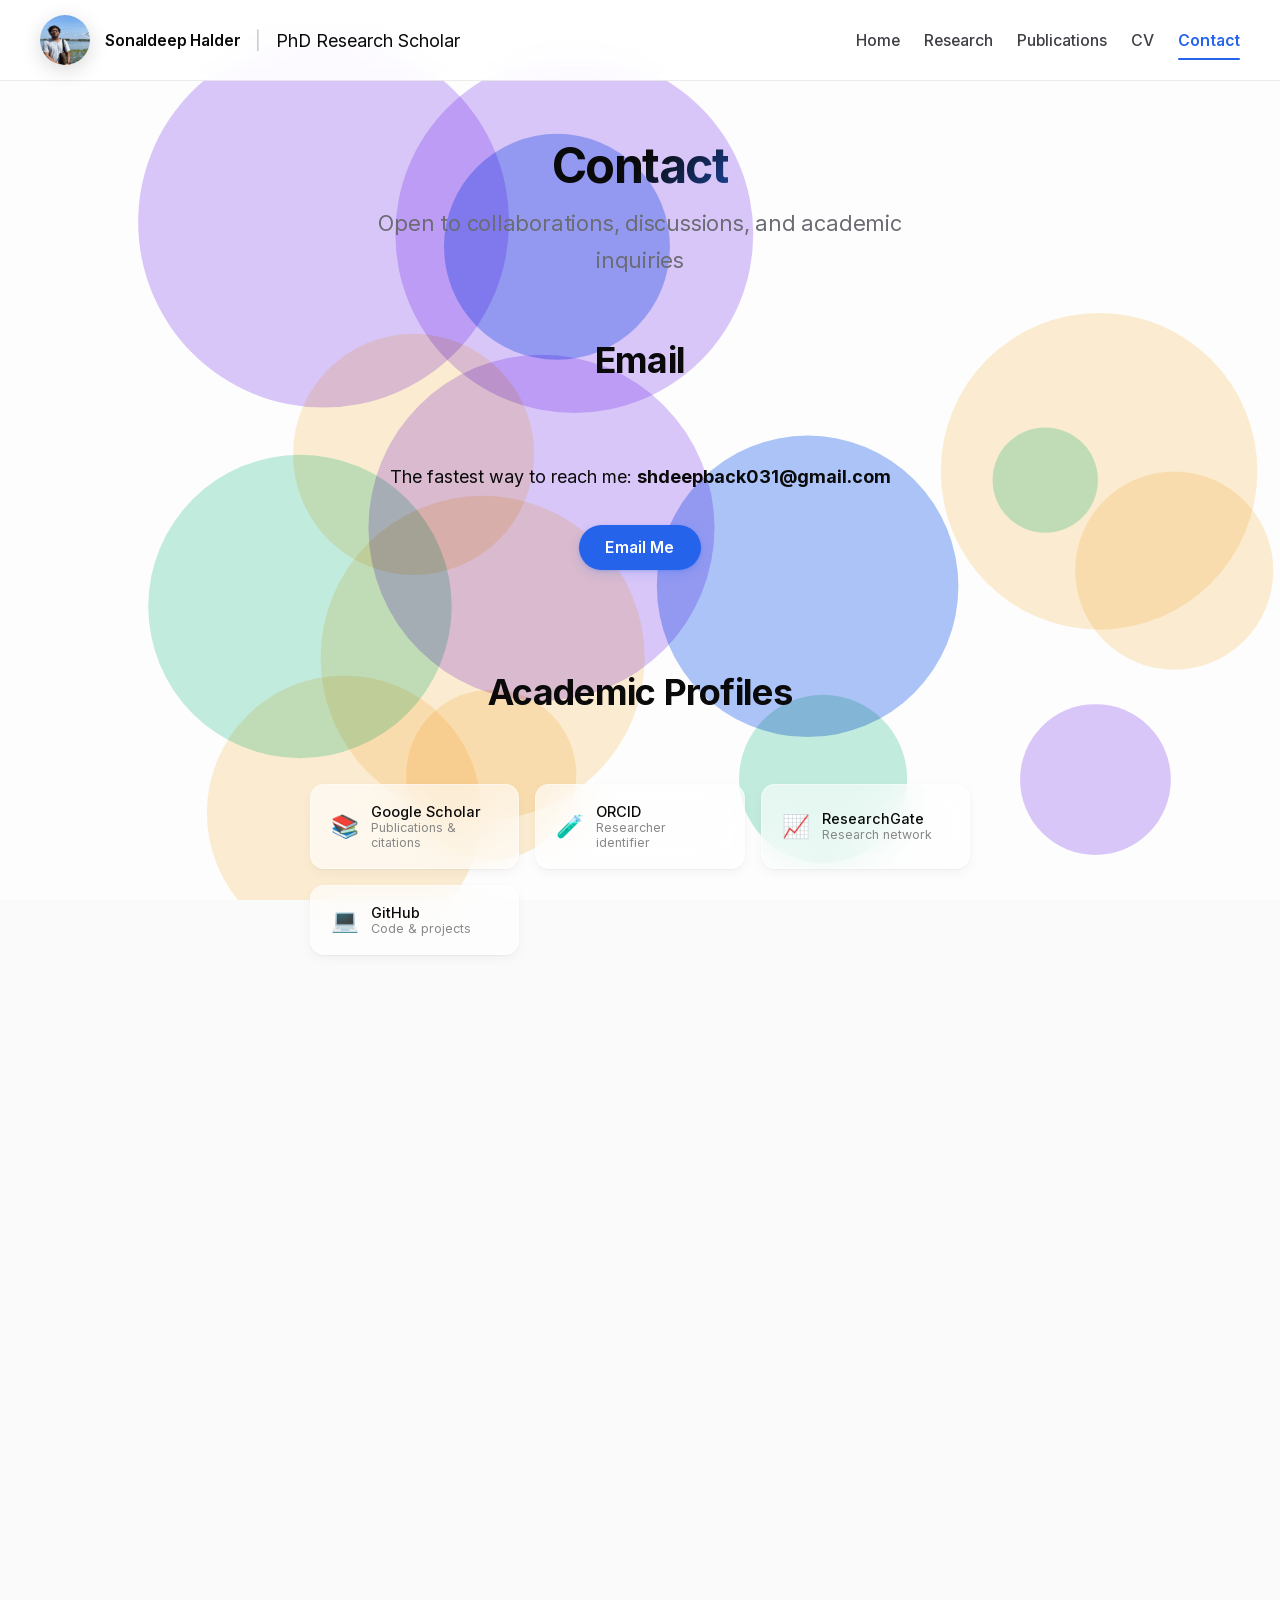
==== commit 8f3688b6: "Performance, mobile UX, and design overhaul - Self-host Inter variable fonts (latin/latin-ext, norma" ====
--- a/contact.html
+++ b/contact.html
@@ -4,7 +4,7 @@
   <meta charset="UTF-8">
   <meta name="viewport" content="width=device-width, initial-scale=1.0, viewport-fit=cover">
   <meta name="referrer" content="strict-origin-when-cross-origin">
-  <meta http-equiv="Content-Security-Policy" content="default-src 'self'; script-src 'self'; style-src 'self' https://fonts.googleapis.com; font-src https://fonts.gstatic.com; img-src 'self' data: https:; connect-src 'self' https://formspree.io; frame-src 'none'; base-uri 'self'; form-action 'self' https://formspree.io; upgrade-insecure-requests;">
+  <meta http-equiv="Content-Security-Policy" content="default-src 'self'; script-src 'self'; style-src 'self'; font-src 'self'; img-src 'self' data: https:; connect-src 'self' https://formspree.io; frame-src 'none'; base-uri 'self'; form-action 'self' https://formspree.io; upgrade-insecure-requests;">
   <meta name="description" content="Contact Sonaldeep Halder, PhD researcher at IIT Bombay. Open to collaborations in quantum algorithms, quantum chemistry, and machine learning for scientific computing.">
   <meta name="author" content="Sonaldeep Halder">
 
@@ -14,25 +14,27 @@
   <meta property="og:title" content="Contact | Sonaldeep Halder">
   <meta property="og:description" content="Contact Sonaldeep Halder, PhD researcher at IIT Bombay. Open to collaborations in quantum algorithms, quantum chemistry, and machine learning for scientific computing.">
   <meta property="og:url" content="https://sonaldeephalder.github.io/contact.html">
-  <meta property="og:image" content="https://sonaldeephalder.github.io/assets/photoForWebsiteCropped.jpg">
+  <meta property="og:image" content="https://sonaldeephalder.github.io/assets/og-image.jpg">
   <meta property="og:image:alt" content="Sonaldeep Halder">
-  <meta property="og:image:width" content="2940">
-  <meta property="og:image:height" content="2737">
+  <meta property="og:image:width" content="1200">
+  <meta property="og:image:height" content="1117">
 
   <!-- Twitter Card -->
   <meta name="twitter:card" content="summary_large_image">
   <meta name="twitter:title" content="Contact | Sonaldeep Halder">
   <meta name="twitter:description" content="Contact Sonaldeep Halder, PhD researcher at IIT Bombay. Open to collaborations in quantum algorithms, quantum chemistry, and machine learning for scientific computing.">
-  <meta name="twitter:image" content="https://sonaldeephalder.github.io/assets/photoForWebsiteCropped.jpg">
+  <meta name="twitter:image" content="https://sonaldeephalder.github.io/assets/og-image.jpg">
 
   <link rel="canonical" href="https://sonaldeephalder.github.io/contact.html">
   <title>Contact | Sonaldeep Halder</title>
-  <link rel="preconnect" href="https://fonts.googleapis.com">
-  <link rel="preconnect" href="https://fonts.gstatic.com" crossorigin>
+  <link rel="icon" href="assets/favicon.svg" type="image/svg+xml">
+  <link rel="apple-touch-icon" href="assets/apple-touch-icon.png">
+  <meta name="theme-color" content="#fafafa">
+  <link rel="preload" href="fonts/inter-normal-latin.woff2" as="font" type="font/woff2" crossorigin>
+  <link rel="stylesheet" href="css/fonts.css">
   <link rel="stylesheet" href="css/shared.css">
   <link rel="stylesheet" href="css/pages.css">
   <link rel="stylesheet" href="css/mobile.css">
-  <link href="https://fonts.googleapis.com/css2?family=Inter:wght@300;400;500;600;700&display=swap" rel="stylesheet">
   <link rel="stylesheet" href="css/contact.css">
   <script type="application/ld+json">
   {
@@ -63,7 +65,7 @@
   <div class="header-inner">
     <div class="identity-group">
       <div class="photo-wrapper-static">
-        <img src="assets/photoForWebsiteCropped.jpg" alt="Sonaldeep Halder" class="profile-img" width="50" height="50">
+        <img src="assets/profile-600.jpg" alt="Sonaldeep Halder" class="profile-img" width="50" height="50">
       </div>
       <div class="text-identity" id="identity-text">
         <span class="name">Sonaldeep Halder</span>
@@ -99,9 +101,9 @@
   <section class="content-section reveal">
     <h2 class="sticky-title">Email</h2>
     <div class="centered-container">
-      <p style="text-align:center; margin-bottom:8px;">The fastest way to reach me is by email.</p>
+      <p class="lead-note">The fastest way to reach me: <strong>shdeepback031@gmail.com</strong></p>
       <div class="buttons">
-        <a href="mailto:shdeepback031@gmail.com" class="btn">shdeepback031@gmail.com</a>
+        <a href="mailto:shdeepback031@gmail.com" class="btn">Email Me</a>
       </div>
     </div>
   </section>
@@ -115,7 +117,7 @@
           <span class="icon">&#x1F4DA;</span>
           <div>
             <div>Google Scholar</div>
-            <div style="font-size:0.78rem; color:#888; font-weight:400;">Publications &amp; citations</div>
+            <div class="social-note">Publications &amp; citations</div>
           </div>
         </a>
 
@@ -123,7 +125,7 @@
           <span class="icon">&#x1F9EA;</span>
           <div>
             <div>ORCID</div>
-            <div style="font-size:0.78rem; color:#888; font-weight:400;">Researcher identifier</div>
+            <div class="social-note">Researcher identifier</div>
           </div>
         </a>
 
@@ -131,7 +133,7 @@
           <span class="icon">&#x1F4C8;</span>
           <div>
             <div>ResearchGate</div>
-            <div style="font-size:0.78rem; color:#888; font-weight:400;">Research network</div>
+            <div class="social-note">Research network</div>
           </div>
         </a>
 
@@ -139,7 +141,7 @@
           <span class="icon">&#x1F4BB;</span>
           <div>
             <div>GitHub</div>
-            <div style="font-size:0.78rem; color:#888; font-weight:400;">Code &amp; projects</div>
+            <div class="social-note">Code &amp; projects</div>
           </div>
         </a>
 
@@ -161,7 +163,7 @@
         </div>
         <div class="form-field">
           <label for="contact-message">Message</label>
-          <textarea id="contact-message" name="message" placeholder="Your message" required></textarea>
+          <textarea id="contact-message" name="message" placeholder="Your message" required autocomplete="off"></textarea>
         </div>
         <div class="form-footer">
           <button type="submit" id="form-submit-btn">
--- a/css/fonts.css
+++ b/css/fonts.css
@@ -0,0 +1,37 @@
+/* Inter variable font — self-hosted (subsetted woff2 from Google Fonts, v20) */
+/* latin-ext */
+@font-face {
+  font-family: 'Inter';
+  font-style: italic;
+  font-weight: 300 700;
+  font-display: swap;
+  src: url('../fonts/inter-italic-latin-ext.woff2') format('woff2');
+  unicode-range: U+0100-02BA, U+02BD-02C5, U+02C7-02CC, U+02CE-02D7, U+02DD-02FF, U+0304, U+0308, U+0329, U+1D00-1DBF, U+1E00-1E9F, U+1EF2-1EFF, U+2020, U+20A0-20AB, U+20AD-20C0, U+2113, U+2C60-2C7F, U+A720-A7FF;
+}
+/* latin */
+@font-face {
+  font-family: 'Inter';
+  font-style: italic;
+  font-weight: 300 700;
+  font-display: swap;
+  src: url('../fonts/inter-italic-latin.woff2') format('woff2');
+  unicode-range: U+0000-00FF, U+0131, U+0152-0153, U+02BB-02BC, U+02C6, U+02DA, U+02DC, U+0304, U+0308, U+0329, U+2000-206F, U+20AC, U+2122, U+2191, U+2193, U+2212, U+2215, U+FEFF, U+FFFD;
+}
+/* latin-ext */
+@font-face {
+  font-family: 'Inter';
+  font-style: normal;
+  font-weight: 300 700;
+  font-display: swap;
+  src: url('../fonts/inter-normal-latin-ext.woff2') format('woff2');
+  unicode-range: U+0100-02BA, U+02BD-02C5, U+02C7-02CC, U+02CE-02D7, U+02DD-02FF, U+0304, U+0308, U+0329, U+1D00-1DBF, U+1E00-1E9F, U+1EF2-1EFF, U+2020, U+20A0-20AB, U+20AD-20C0, U+2113, U+2C60-2C7F, U+A720-A7FF;
+}
+/* latin */
+@font-face {
+  font-family: 'Inter';
+  font-style: normal;
+  font-weight: 300 700;
+  font-display: swap;
+  src: url('../fonts/inter-normal-latin.woff2') format('woff2');
+  unicode-range: U+0000-00FF, U+0131, U+0152-0153, U+02BB-02BC, U+02C6, U+02DA, U+02DC, U+0304, U+0308, U+0329, U+2000-206F, U+20AC, U+2122, U+2191, U+2193, U+2212, U+2215, U+FEFF, U+FFFD;
+}
--- a/css/shared.css
+++ b/css/shared.css
@@ -146,8 +146,21 @@
     background-color: rgba(250, 250, 250, 0);
     border-bottom: 1px solid transparent;
     transition: background-color var(--dur-normal) var(--ease-std),
-                border-color var(--dur-normal) var(--ease-std),
-                backdrop-filter var(--dur-normal) var(--ease-std);
+                border-color var(--dur-normal) var(--ease-std);
+}
+
+/* Header frosted-glass blur lives on a pseudo-element, NOT on .fixed-header
+   itself: backdrop-filter on the header would make it the containing block
+   for the position:fixed mobile nav overlay inside it, collapsing the
+   overlay to the header's box. JS drives --header-blur instead. */
+.fixed-header::before {
+    content: '';
+    position: absolute;
+    top: 0; right: 0; bottom: 0; left: 0;
+    z-index: -1;
+    backdrop-filter: blur(var(--header-blur, 0px));
+    -webkit-backdrop-filter: blur(var(--header-blur, 0px));
+    pointer-events: none;
 }
 
 .header-inner {
@@ -249,12 +262,19 @@
 }
 
 /* --- THE SLAB EFFECT (Stuck State) --- */
+/* Background, border, and shadow live here so CSS tooling can inspect them.
+   JS (shared.js updateStickyHeaders) only sets backdropFilter inline
+   (a dynamic blur value cannot be expressed as a CSS class alone). */
 .sticky-title.is-stuck {
-    background: rgba(250, 250, 250, 0.92);
-    backdrop-filter: blur(20px) saturate(180%);
-    -webkit-backdrop-filter: blur(20px) saturate(180%);
+    background:    rgba(250, 250, 250, 0.92);
     border-bottom: 2px solid var(--accent);
-    box-shadow: var(--shadow-md);
+    box-shadow:    var(--shadow-md);
+}
+/* Dark-bg sticky titles keep transparent background when stuck */
+.dark-bg .sticky-title.is-stuck {
+    background:    transparent;
+    border-bottom: 2px solid rgba(255, 255, 255, 0.15);
+    box-shadow:    none;
 }
 
 /* --- SECTIONS --- */
@@ -310,6 +330,13 @@
 .card p + p,
 .item p + p {
     margin-top: var(--space-3);
+}
+
+/* Preprint cards — amber left accent + faint wash (D3 / Bug 1 fix).
+   Restores the visual distinction lost when inline style was removed for CSP. */
+.preprint-card {
+    border-left:      3px solid #f59e0b;
+    background-image: linear-gradient(135deg, rgba(245, 158, 11, 0.055) 0%, transparent 45%);
 }
 .dark-bg {
     background-color: #0a0a0b;
@@ -388,8 +415,23 @@
 }
 details summary::-webkit-details-marker { display: none; }
 details[open] summary { margin-bottom: var(--space-3); }
-details[open] summary::before { content: '▲ ' / ''; font-size: 0.7em; }
-details:not([open]) summary::before { content: '▼ ' / ''; font-size: 0.7em; }
+
+/* Rotating chevron (D7) — replaces static ▼/▲ swap */
+details summary::before {
+    content:    '▸' / '';
+    font-size:  0.85em;
+    line-height: 1;
+    transition: transform var(--dur-normal) var(--ease-out);
+}
+details[open] summary::before { transform: rotate(90deg); }
+
+/* Abstract fade-slide on open (D7) */
+@keyframes abstract-in {
+    from { opacity: 0; transform: translateY(-4px); }
+    to   { opacity: 1; transform: translateY(0); }
+}
+details[open] > p { animation: abstract-in 260ms var(--ease-out); }
+
 details p {
     font-size: var(--text-sm);
     line-height: 1.8;
@@ -541,67 +583,9 @@
     /* 4. Show hamburger */
     .hamburger { display: flex; }
 
-    /* 5. Mobile nav — polished full-width dropdown */
-    .nav-links {
-        position: fixed;
-        top: var(--header-height);
-        left: 0;
-        width: 100%;
-        flex-direction: column;
-        align-items: stretch;
-        gap: 0;
-        padding: var(--space-3)
-                 max(var(--space-4), env(safe-area-inset-right, 0px) + var(--space-3))
-                 max(var(--space-6), env(safe-area-inset-bottom, 0px) + var(--space-4))
-                 max(var(--space-4), env(safe-area-inset-left, 0px) + var(--space-3));
-        background: rgba(250, 250, 250, 0.98);
-        backdrop-filter: blur(28px) saturate(200%);
-        -webkit-backdrop-filter: blur(28px) saturate(200%);
-        border-bottom: 1px solid var(--border-strong);
-        box-shadow: 0 8px 32px rgba(0, 0, 0, 0.10), 0 2px 8px rgba(0, 0, 0, 0.06);
-        z-index: 999;
-        opacity: 0;
-        pointer-events: none;
-        transform: translateY(-10px);
-        transition: opacity 180ms var(--ease-std), transform 180ms var(--ease-std);
-        max-width: 100%;
-        overflow-x: visible;
-        white-space: normal;
-    }
-
-    .nav-links.is-open {
-        opacity: 1;
-        pointer-events: auto;
-        transform: translateY(0);
-    }
-
-    /* 6. Nav links — generous 48px touch targets, pill highlight on active */
-    .nav-links a {
-        font-size: var(--text-base);
-        font-weight: 500;
-        padding: 14px var(--space-4);
-        width: 100%;
-        text-align: center;
-        box-sizing: border-box;
-        border-radius: var(--radius-md);
-        color: var(--text-secondary);
-        margin-bottom: 2px;
-        min-height: 48px;
-        display: flex;
-        align-items: center;
-        justify-content: center;
-    }
-
-    .nav-links a::after { display: none; }
-
-    .nav-links a.active {
-        background-color: var(--accent-subtle);
-        color: var(--accent);
-        font-weight: 600;
-        width: 100%;
-        margin: 0 0 2px 0;
-        border-radius: var(--radius-md);
-    }
+    /* 5./6. Mobile nav overlay styles live in mobile.css (full-screen overlay).
+       Do NOT redefine .nav-links here — duplicate definitions caused the
+       overlay sizing bug fixed in June 2026. */
 
     /* 7. Content sections */
     .content-section { padding-bottom: 56px; }
@@ -611,18 +595,17 @@
         padding-bottom: max(var(--space-12), calc(var(--space-8) + env(safe-area-inset-bottom, 0px)));
     }
 
-    /* 9. Cards — accent left border gives visual rhythm */
+    /* 9. Cards — padding/spacing only; border and border-radius set by mobile.css
+       (which loads after this file). The accent left-border and radius-md values
+       here would be overridden by mobile.css's .card shorthand anyway. */
     .card {
-        padding: var(--space-5);
-        border-left: 3px solid var(--accent);
-        border-radius: var(--radius-md);
+        padding:       var(--space-5);
         margin-bottom: var(--space-4);
     }
 
     /* 10. Items — refined padding */
     .item {
-        padding: var(--space-5);
-        border-radius: var(--radius-md);
+        padding:       var(--space-5);
         margin-bottom: var(--space-3);
     }
 
@@ -693,3 +676,17 @@
     .buttons .btn,
     .buttons .btn.secondary { padding: 13px 20px; }
 }
+
+/* --- CLASSES FOR FORMER INLINE STYLES (CSP: style-src 'self' forbids style="") --- */
+.pub-number  { font-size: 0.8rem; color: #999; margin: 0 0 8px 0; }
+.pub-authors { margin: 6px 0 4px 0; }
+.pub-venue   { color: var(--accent); font-weight: 500; margin-bottom: 4px; }
+.pub-venue-preprint { color: #856404; font-weight: 500; margin-bottom: 4px; }
+.pub-actions { margin-top: 12px; margin-bottom: 0; }
+.pub-note    { font-size: 0.85rem; color: #666; margin-top: 6px; }
+.lead-note   { text-align: center; margin-bottom: 8px; }
+.mt-6        { margin-top: var(--space-6); }
+.cv-note     { margin-top: 4px; color: var(--text-secondary); }
+.cv-desc     { margin-top: 8px; color: var(--text-secondary); line-height: 1.7; }
+.prose       { text-align: left; line-height: 1.7; }
+.prose-gap   { margin-top: 16px; }
--- a/css/pages.css
+++ b/css/pages.css
@@ -76,3 +76,20 @@
     font-weight: 600;
     margin: 0 0 var(--space-2) 0;
 }
+
+/* CV inline DOI / arXiv links — enlarged tap target without breaking bibliography flow */
+.pub-doi-link {
+    display: inline-block;
+    padding: 4px 8px;
+    margin-left: 4px;
+    min-height: 32px;
+    line-height: 24px;
+    border-radius: var(--radius-sm);
+    background: var(--accent-subtle);
+    color: var(--accent);
+    font-weight: 600;
+    font-size: var(--text-xs);
+    text-decoration: none;
+    vertical-align: middle;
+}
+.pub-doi-link:hover { background: var(--accent); color: #fff; }
--- a/css/mobile.css
+++ b/css/mobile.css
@@ -22,6 +22,12 @@
     to   { opacity: 1; transform: translateY(0); }
 }
 
+/* Mobile hero entrance animation */
+@keyframes m-hero-in {
+    from { opacity: 0; transform: translateY(14px); }
+    to   { opacity: 1; transform: translateY(0); }
+}
+
 /* ═══════════════════════════════════════════════════════ */
 /*  768px and below                                        */
 /* ═══════════════════════════════════════════════════════ */
@@ -29,6 +35,8 @@
 
     /* ── 1. Root tokens ── */
     :root {
+        /* --header-height: 60px — drives .sticky-title top (shared.css:249) and
+           .mobile-hero padding-top. Both resolve via var() — no explicit override needed. */
         --header-height: 60px;
         --mobile-gutter: 24px;
     }
@@ -44,8 +52,9 @@
     }
 
     /* ── SAFARI iOS: inputs/textareas < 16px trigger auto-zoom on focus.
-           Force 16px (1rem) to prevent the viewport jumping. ── */
-    input, textarea, select {
+           Force 16px (1rem) to prevent the viewport jumping. Button is included
+           to avoid a subtle size inconsistency vs. other interactive text. ── */
+    input, textarea, select, button {
         font-size: 1rem !important;
     }
 
@@ -149,7 +158,7 @@
         /* Reset the translateY(-10px) that shared.css applies */
         transform: translateY(0) !important;
 
-        transition: opacity 240ms cubic-bezier(0.16, 1, 0.3, 1);
+        transition: opacity 180ms cubic-bezier(0.16, 1, 0.3, 1);
         box-sizing: border-box;
         overflow:   hidden;
     }
@@ -324,7 +333,7 @@
     }
 
     .mobile-hero-role {
-        font-size:      0.7rem;
+        font-size:      0.75rem;   /* was 0.7rem — raised to stay above legibility floor */
         font-weight:    700;
         color:          var(--accent);
         letter-spacing: 0.1em;
@@ -368,7 +377,7 @@
     .mobile-hero-tags .tag {
         background:    var(--accent-subtle);
         color:         var(--accent);
-        font-size:     0.7rem;
+        font-size:     0.72rem;   /* was 0.7rem — small raise for legibility */
         font-weight:   600;
         padding:       5px 14px;
         border-radius: var(--radius-pill);
@@ -552,6 +561,236 @@
         padding: 40px 24px 36px;
     }
 
+    /* ────────────────────────────────────────
+       HERO ENTRANCE CHOREOGRAPHY (D1)
+       Staggered fade-up on load; compositor-only properties.
+    ──────────────────────────────────────── */
+    .mobile-profile-photo { animation: m-hero-in 560ms var(--ease-out)  60ms both; }
+    .mobile-hero-name     { animation: m-hero-in 560ms var(--ease-out) 140ms both; }
+    .mobile-hero-role,
+    .mobile-hero-affil    { animation: m-hero-in 560ms var(--ease-out) 220ms both; }
+    .mobile-divider       { animation: m-hero-in 560ms var(--ease-out) 290ms both; }
+    .mobile-hero-desc     { animation: m-hero-in 560ms var(--ease-out) 360ms both; }
+    .mobile-hero-tags     { animation: m-hero-in 560ms var(--ease-out) 430ms both; }
+    .mobile-hero-cta      { animation: m-hero-in 560ms var(--ease-out) 500ms both; }
+
+    /* ────────────────────────────────────────
+       PUBLICATION NUMBER CHIPS (D2)
+       Accent chip replaces grey number text.
+    ──────────────────────────────────────── */
+    .card .pub-number {
+        display:         inline-flex;
+        align-items:     center;
+        justify-content: center;
+        min-width:       26px;
+        height:          22px;
+        padding:         0 9px;
+        box-sizing:      border-box;
+        border-radius:   var(--radius-pill);
+        background:      var(--accent-subtle);
+        color:           var(--accent);
+        font-size:       0.72rem;
+        font-weight:     700;
+        letter-spacing:  0.04em;
+        margin:          0 0 10px;
+    }
+
+    /* DOI / arXiv — compact inline pill, not a hero CTA (D2)
+       Must come after the .buttons rule to win the cascade. */
+    .buttons.pub-actions {
+        flex-direction: row;
+        width:          auto;
+        align-self:     flex-start;
+        margin-top:     14px;
+    }
+    .buttons.pub-actions .btn,
+    .buttons.pub-actions .btn.secondary {
+        width:       auto;
+        min-height:  0;
+        padding:     10px 20px;
+        font-size:   0.78rem;
+        letter-spacing: 0.03em;
+    }
+
+    /* ────────────────────────────────────────
+       PREPRINT CARD IDENTITY (D3 / Bug 1 fix)
+       Amber left edge + wash; must come after .card rule.
+    ──────────────────────────────────────── */
+    .card.preprint-card {
+        border-left:      3px solid #f59e0b;
+        background-image: linear-gradient(135deg, rgba(245, 158, 11, 0.055) 0%, transparent 45%);
+    }
+
+    /* ────────────────────────────────────────
+       DARK FOOTER ROUNDED SHEET (D4)
+       Extends the existing .dark-bg rule.
+    ──────────────────────────────────────── */
+    .dark-bg {
+        border-radius: 28px 28px 0 0;
+        margin-top:    12px;
+        padding-top:   var(--space-4);
+        position:      relative;   /* needed for ::before anchor */
+    }
+    .dark-bg::before {
+        content:    '';
+        position:   absolute;
+        top:        0;
+        left:       12%;
+        right:      12%;
+        height:     1px;
+        background: linear-gradient(90deg, transparent, rgba(96, 165, 250, 0.55), transparent);
+        pointer-events: none;
+    }
+
+    /* ────────────────────────────────────────
+       TOUCH PRESS STATES (D6)
+       Tactile feedback on touch devices.
+    ──────────────────────────────────────── */
+    .btn:active {
+        transform:          scale(0.97);
+        transition-duration: 80ms;
+    }
+    details summary:active {
+        opacity:            0.55;
+        transition-duration: 80ms;
+    }
+    .nav-links a:active:not(.active) {
+        background: var(--bg-subtle);
+    }
+
+    /* ────────────────────────────────────────
+       STAGGERED CARD REVEAL (D5)
+       Children cascade 70ms apart within revealed sections.
+    ──────────────────────────────────────── */
+    .reveal .centered-container > .card,
+    .reveal .centered-container > .item {
+        opacity:    0;
+        transform:  translateY(18px);
+        transition:
+            opacity   var(--dur-slow) var(--ease-out),
+            transform var(--dur-slow) var(--ease-out);
+    }
+    .reveal.active .centered-container > .card,
+    .reveal.active .centered-container > .item {
+        opacity:   1;
+        transform: translateY(0);
+    }
+    .reveal.active .centered-container > .card:nth-child(2),
+    .reveal.active .centered-container > .item:nth-child(2) { transition-delay:  70ms; }
+    .reveal.active .centered-container > .card:nth-child(3),
+    .reveal.active .centered-container > .item:nth-child(3) { transition-delay: 140ms; }
+    .reveal.active .centered-container > .card:nth-child(4),
+    .reveal.active .centered-container > .item:nth-child(4) { transition-delay: 210ms; }
+    .reveal.active .centered-container > .card:nth-child(5),
+    .reveal.active .centered-container > .item:nth-child(5) { transition-delay: 280ms; }
+
+    /* ────────────────────────────────────────
+       HERO DOT-GRID TEXTURE (D8)
+       Ultra-low-contrast dot pattern behind mobile hero.
+       .mobile-hero::before is the radial glow; ::after is free.
+    ──────────────────────────────────────── */
+    .mobile-hero::after {
+        content:    '';
+        position:   absolute;
+        top:   0; right:  0; bottom: 0; left: 0;
+        background-image: radial-gradient(rgba(10, 10, 11, 0.07) 1px, transparent 1.5px);
+        background-size:  22px 22px;
+        -webkit-mask-image: radial-gradient(ellipse 90% 75% at 50% 28%, #000 0%, transparent 72%);
+        mask-image:         radial-gradient(ellipse 90% 75% at 50% 28%, #000 0%, transparent 72%);
+        pointer-events: none;
+        z-index: 0;
+    }
+
+    /* ────────────────────────────────────────
+       NAV OVERLAY INDEX NUMBERS (D10)
+       Editorial 01–05 counter beside each link.
+       .nav-links::before = watermark (unchanged)
+       .nav-links a::before = free slot used here
+    ──────────────────────────────────────── */
+    .nav-links { counter-reset: navidx; }
+    .nav-links a {
+        counter-increment: navidx;
+    }
+    .nav-links a::before {
+        content:    counter(navidx, decimal-leading-zero) / '';
+        position:   absolute;
+        left:       16px;
+        top:        50%;
+        transform:  translateY(-50%);
+        font-size:  0.65rem;
+        font-weight: 600;
+        letter-spacing: 0.08em;
+        color:      var(--accent);
+        opacity:    0.55;
+        pointer-events: none;
+    }
+
+    /* ────────────────────────────────────────
+       STICKY-TITLE ACCENT TICK (D11)
+       28px gradient underline; JS writes backdrop-filter
+       and .is-stuck class — no conflict with ::after.
+    ──────────────────────────────────────── */
+    .sticky-title::after {
+        content:       '';
+        display:       block;
+        width:         28px;
+        height:        3px;
+        margin:        8px auto 0;
+        border-radius: 2px;
+        background:    linear-gradient(90deg, var(--accent), #7c3aed);
+    }
+
+}
+
+/* ────────────────────────────────────────
+   REDUCED MOTION — top-level guards
+   belt-and-braces alongside shared.css.
+   Scroll-driven animation-timeline ignores animation-duration
+   so we explicitly disable with content:none (D9).
+──────────────────────────────────────── */
+@media (max-width: 768px) and (prefers-reduced-motion: reduce) {
+    /* Hero entrance (D1) */
+    .mobile-profile-photo, .mobile-hero-name, .mobile-hero-role,
+    .mobile-hero-affil, .mobile-divider, .mobile-hero-desc,
+    .mobile-hero-tags, .mobile-hero-cta { animation: none; }
+
+    /* Nav overlay links (UX11) */
+    .nav-links.is-open a { animation: none; opacity: 1; }
+
+    /* Staggered card reveal (D5) */
+    .reveal .centered-container > .card,
+    .reveal .centered-container > .item {
+        opacity: 1; transform: none; transition: none;
+    }
+}
+
+/* Scroll progress bar (D9) — @supports keeps it progressive enhancement */
+@supports (animation-timeline: scroll()) {
+    @media (max-width: 768px) {
+        @keyframes m-scroll-progress {
+            from { transform: scaleX(0); }
+            to   { transform: scaleX(1); }
+        }
+        body::after {
+            content:        '';
+            position:       fixed;
+            top:            env(safe-area-inset-top, 0px);
+            left:  0; right: 0;
+            height:         2px;
+            background:     linear-gradient(90deg, var(--accent), #7c3aed);
+            transform-origin: 0 50%;
+            transform:      scaleX(0);
+            animation:      m-scroll-progress auto linear both;
+            animation-timeline: scroll(root);
+            z-index:        1001;
+            pointer-events: none;
+        }
+        /* Hide when nav is open (body is position:fixed — progress is stale) */
+        body.nav-open::after { content: none; }
+    }
+}
+@media (prefers-reduced-motion: reduce) {
+    body::after { animation: none; content: none; }
 }
 
 
--- a/css/contact.css
+++ b/css/contact.css
@@ -241,3 +241,29 @@
   .success-checkmark__circle { stroke-dashoffset: 0; }
   .success-checkmark__check  { stroke-dashoffset: 0; }
 }
+
+/* Former inline style (CSP forbids style="") */
+.social-note { font-size: 0.78rem; color: #888; font-weight: 400; }
+
+/* ── Mobile overrides (UX6 + D6)
+   contact.css loads AFTER mobile.css, so mobile rules here use standard
+   specificity — no !important needed. font-size: 1rem !important in
+   mobile.css (input/textarea rule) intentionally overrides the 0.95rem above.  ── */
+@media (max-width: 768px) {
+    /* UX6: Remove compositing-heavy backdrop-filter on form inputs on mobile.
+       Simultaneous blur on 3 elements causes visible jank on low-end Android
+       during keyboard appearance. */
+    .contact-form input,
+    .contact-form textarea {
+        background:           var(--bg-elevated);
+        backdrop-filter:      none;
+        -webkit-backdrop-filter: none;
+    }
+
+    /* D6: Tactile press feedback on social cards */
+    .social-link:active {
+        transform:           scale(0.98);
+        background:          var(--bg-elevated);
+        transition-duration: 80ms;
+    }
+}
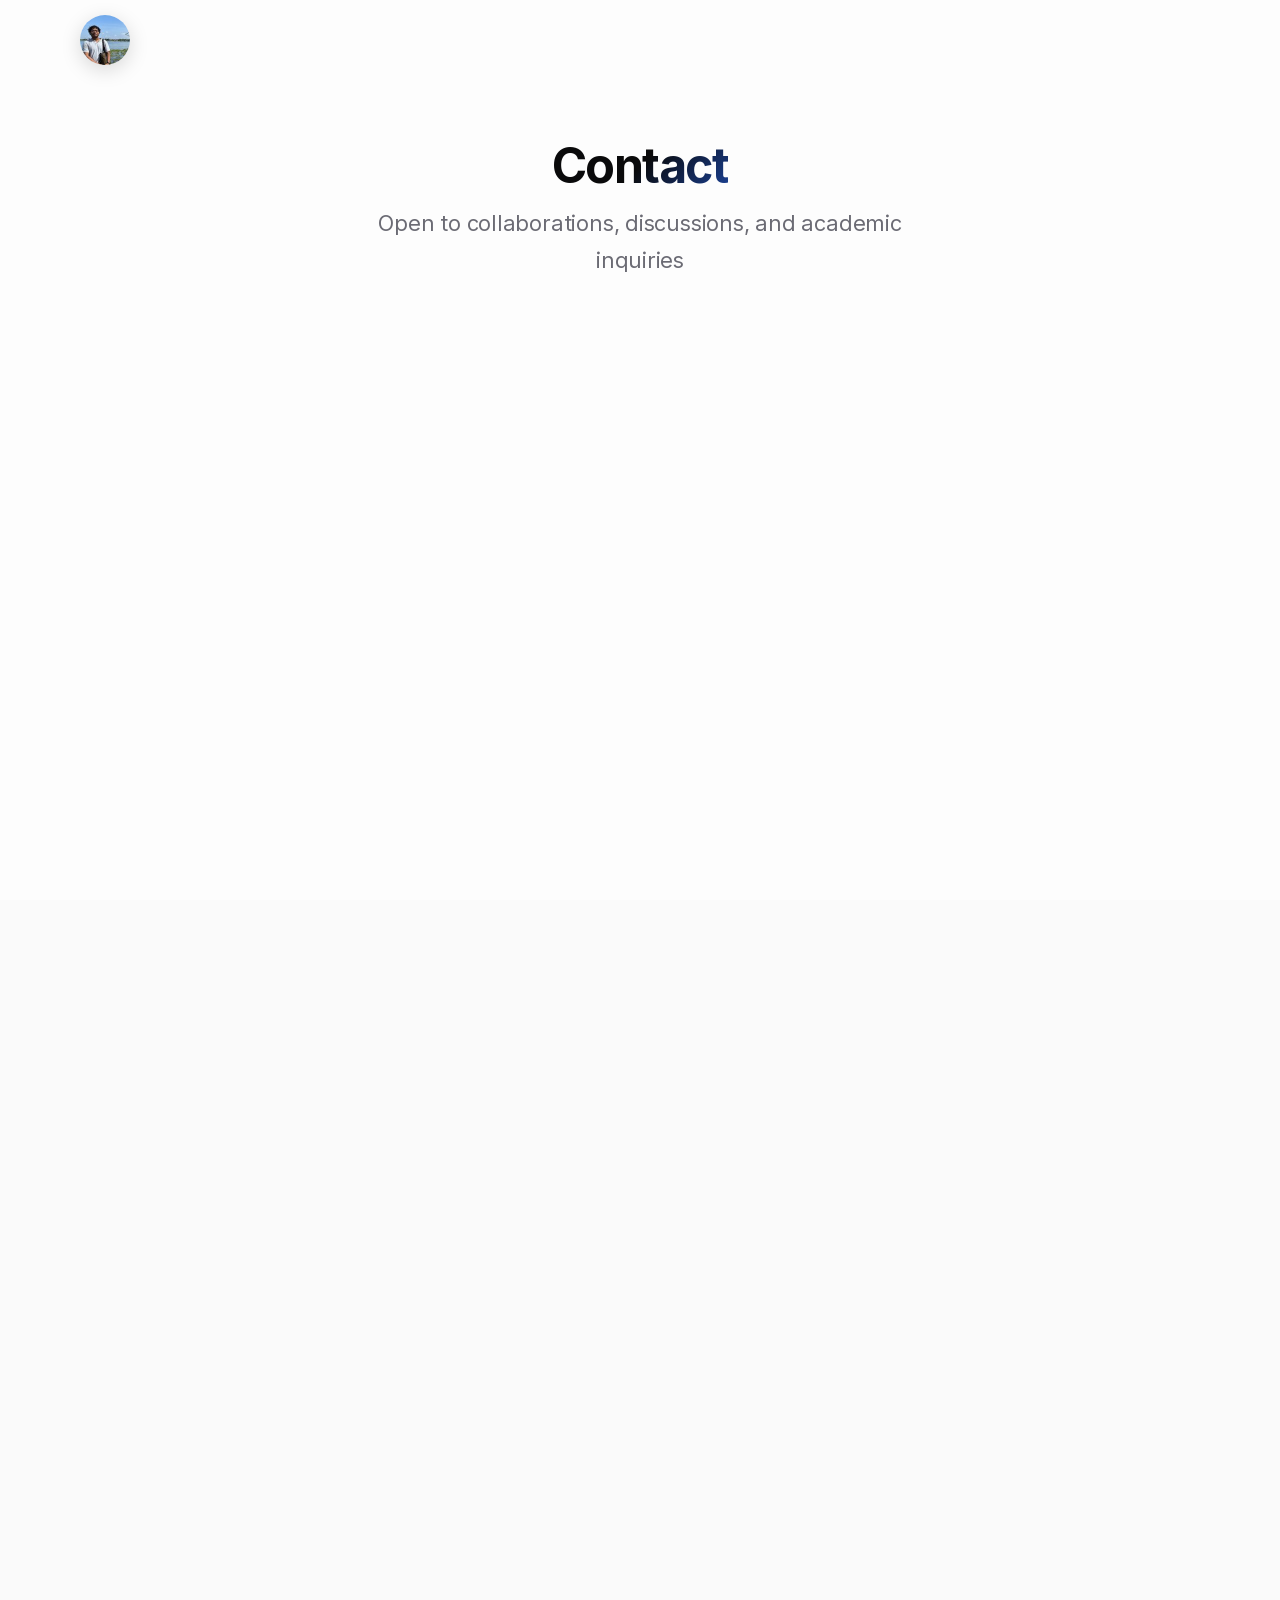
==== commit b2a8b3ad: "Fix mobile defects: phantom success card, nav scroll loss, box-sizing, image weight Contact page - ." ====
--- a/contact.html
+++ b/contact.html
@@ -65,7 +65,7 @@
   <div class="header-inner">
     <div class="identity-group">
       <div class="photo-wrapper-static">
-        <img src="assets/profile-600.jpg" alt="Sonaldeep Halder" class="profile-img" width="50" height="50">
+        <img src="assets/profile-100.jpg" srcset="assets/profile-100.jpg 100w, assets/profile-160.jpg 160w, assets/profile-336.jpg 336w, assets/profile-600.jpg 600w" sizes="50px" alt="Sonaldeep Halder" class="profile-img" width="50" height="50">
       </div>
       <div class="text-identity" id="identity-text">
         <span class="name">Sonaldeep Halder</span>
--- a/css/shared.css
+++ b/css/shared.css
@@ -112,6 +112,13 @@
     outline-offset: 3px;
 }
 
+/* Global border-box. Without it, any `width: 100%` element that also has
+   horizontal padding renders wider than its container and spills to the right —
+   this shipped twice (the mobile hero CTA buttons, and .sticky-title hanging
+   20px off each edge of the viewport). Individual box-sizing declarations
+   elsewhere in the CSS are now redundant but harmless. */
+*, *::before, *::after { box-sizing: border-box; }
+
 html { scroll-behavior: smooth; }
 
 h1, h2, h3, h4 {
@@ -255,10 +262,16 @@
 
     background: transparent;
     border-bottom: 1px solid transparent;
-    backdrop-filter: blur(0px);
-    -webkit-backdrop-filter: blur(0px);
-
-    transition: all 0.3s ease-out;
+
+    /* backdrop-filter is deliberately NOT declared here and NOT transitioned.
+       JS writes it inline every scroll frame; a `transition: all` restarted a
+       fresh 300ms animation on it on every write, leaving the blur permanently
+       mid-transition and forcing the compositor to re-snapshot and re-blur a
+       full-width backdrop each frame. A base blur(0px) also made every sticky
+       title a backdrop root for nothing. */
+    transition: background-color 0.3s ease-out,
+                border-color     0.3s ease-out,
+                box-shadow       0.3s ease-out;
 }
 
 /* --- THE SLAB EFFECT (Stuck State) --- */
@@ -325,7 +338,6 @@
         transform var(--dur-normal) var(--ease-out),
         box-shadow var(--dur-normal) var(--ease-out),
         border-color var(--dur-normal) ease;
-    will-change: transform;
 }
 .card p + p,
 .item p + p {
@@ -373,6 +385,9 @@
 .buttons { margin-top: var(--space-6); margin-bottom: 0; display: flex; gap: var(--space-3); flex-wrap: wrap; }
 .btn {
     padding: 13px 26px;
+    /* border-box so a `width: 100%` button (mobile stacked CTAs) stays inside
+       its container instead of overflowing by its horizontal padding */
+    box-sizing: border-box;
     background: var(--accent);
     color: white;
     text-decoration: none;
@@ -494,6 +509,11 @@
 
 /* --- HOVER EFFECTS (pointer devices only — prevents sticky hover on touch screens) --- */
 @media (hover: hover) {
+    /* Promote only where the lift can actually fire. On touch this used to hold a
+       compositor layer per card — 11 on publications.html — for a hover state that
+       never runs. */
+    .card, .item { will-change: transform; }
+
     .card:hover, .item:hover {
         transform: translateY(-3px);
         box-shadow: var(--shadow-hover);
@@ -556,9 +576,11 @@
 }
 
 /* ============================================ */
-/* === MOBILE REDESIGN ≤ 768px               === */
+/* === MOBILE REDESIGN ≤ 768px or short      === */
+/* === viewports (phone landscape) — keep in === */
+/* === sync with MOBILE_MEDIA in shared.js   === */
 /* ============================================ */
-@media (max-width: 768px) {
+@media (max-width: 768px), (max-height: 500px) {
 
     /* 1. Header — safe-area aware */
     .header-inner {
@@ -571,13 +593,13 @@
     /* 2. Hide role & separator — preserve header width */
     .role, .separator { display: none; }
 
-    /* 3. Prevent name overflow on narrow screens */
+    /* 3. Prevent name overflow on narrow screens.
+       max-width lives in mobile.css (.name, 54vw) — single source of truth. */
     .name {
         overflow: hidden;
         text-overflow: ellipsis;
         white-space: nowrap;
-        max-width: 44vw;
-        font-size: var(--text-sm);
+        /* font-size + max-width live in mobile.css (.name) — single source of truth */
     }
 
     /* 4. Show hamburger */
--- a/css/pages.css
+++ b/css/pages.css
@@ -32,7 +32,7 @@
     background-clip: text;
 }
 
-@media (max-width: 768px) {
+@media (max-width: 768px), (max-height: 500px) {
     .page-hero {
         padding-top: calc(var(--header-height) + 36px);
         padding-left: var(--space-4);
@@ -41,6 +41,16 @@
     }
     .page-title { font-size: var(--text-2xl); padding: 0 var(--space-4); box-sizing: border-box; }
     .hero-subtext { font-size: var(--text-base); line-height: 1.7; padding: 0 var(--space-4); }
+
+    /* Enlarge inline DOI/arXiv links to a ~44px touch target on mobile.
+       11px top/bottom padding + 22px line-height = 44px. Desktop keeps the
+       compact 32px pill (mouse target) from the base rule above. */
+    .pub-doi-link {
+        min-height:  44px;
+        line-height: 22px;
+        padding:     11px 14px;
+        margin-left: 6px;
+    }
 }
 
 /* ----- CV page: publication list ----- */
--- a/css/mobile.css
+++ b/css/mobile.css
@@ -29,9 +29,10 @@
 }
 
 /* ═══════════════════════════════════════════════════════ */
-/*  768px and below                                        */
+/*  768px and below — OR short viewports (phone landscape) */
+/*  Keep this query in sync with MOBILE_MEDIA in shared.js */
 /* ═══════════════════════════════════════════════════════ */
-@media (max-width: 768px) {
+@media (max-width: 768px), (max-height: 500px) {
 
     /* ── 1. Root tokens ── */
     :root {
@@ -748,7 +749,8 @@
    Scroll-driven animation-timeline ignores animation-duration
    so we explicitly disable with content:none (D9).
 ──────────────────────────────────────── */
-@media (max-width: 768px) and (prefers-reduced-motion: reduce) {
+@media (max-width: 768px) and (prefers-reduced-motion: reduce),
+       (max-height: 500px) and (prefers-reduced-motion: reduce) {
     /* Hero entrance (D1) */
     .mobile-profile-photo, .mobile-hero-name, .mobile-hero-role,
     .mobile-hero-affil, .mobile-divider, .mobile-hero-desc,
@@ -766,7 +768,7 @@
 
 /* Scroll progress bar (D9) — @supports keeps it progressive enhancement */
 @supports (animation-timeline: scroll()) {
-    @media (max-width: 768px) {
+    @media (max-width: 768px), (max-height: 500px) {
         @keyframes m-scroll-progress {
             from { transform: scaleX(0); }
             to   { transform: scaleX(1); }
@@ -847,3 +849,54 @@
     .buttons .btn,
     .buttons .btn.secondary { padding: 14px 20px; }
 }
+
+/* ═══════════════════════════════════════════════════════ */
+/*  Short viewports (phone landscape, height ≤ 500px)      */
+/*  Mobile layout is active via the combined query above;  */
+/*  these rules compact vertically-greedy elements so      */
+/*  nothing is clipped in ~390px of height.                */
+/* ═══════════════════════════════════════════════════════ */
+@media (max-height: 500px) {
+
+    /* Nav overlay: 5 × 56px links + 80px paddings ≈ 464px — would be
+       clipped (overflow: hidden) in a 390px-tall viewport. Compact the
+       links and let the list scroll instead of clipping. flex-start
+       instead of center: a centered flex container clips its overflow
+       at BOTH ends, making the top links unreachable. */
+    .nav-links {
+        justify-content: flex-start;
+        overflow-y:      auto;
+        -webkit-overflow-scrolling: touch;
+        padding-top:     calc(var(--header-height) + 12px);
+        padding-bottom:  max(24px, env(safe-area-inset-bottom, 0px) + 12px);
+        /* In landscape the notch sits on the left/right — keep the link
+           index numbers and text clear of it on notched phones. */
+        padding-left:    max(32px, env(safe-area-inset-left,  0px) + 16px);
+        padding-right:   max(32px, env(safe-area-inset-right, 0px) + 16px);
+        gap: 4px;
+    }
+
+    .nav-links a {
+        font-size:  1.25rem;
+        min-height: 44px;
+        padding:    8px 28px;
+    }
+
+    /* Hero: trim vertical padding and photo so the name + role are
+       visible without scrolling in landscape. */
+    .mobile-hero {
+        padding-top:    calc(var(--header-height) + 24px);
+        padding-bottom: 36px;
+    }
+
+    .mobile-profile-photo,
+    .mobile-profile-img {
+        width:  96px;
+        height: 96px;
+    }
+
+    .mobile-profile-photo { margin-bottom: 20px; }
+
+    /* Keep text measure readable on a wide-but-short screen */
+    .mobile-hero-content { max-width: 560px; }
+}
--- a/css/contact.css
+++ b/css/contact.css
@@ -12,7 +12,10 @@
   border: 1px solid var(--border-strong);
   border-radius: 12px;
   font-family: 'Inter', sans-serif;
-  font-size: 0.95rem;
+  /* 16px unconditionally: iOS Safari zooms the viewport on focus for anything
+     smaller. The 1rem !important in mobile.css only covers the phone
+     breakpoints, leaving iPad portrait (820x1180) to zoom. */
+  font-size: 1rem;
   background: rgba(255,255,255,0.7);
   backdrop-filter: blur(10px);
   color: var(--text-main);
@@ -33,6 +36,12 @@
   box-shadow: 0 0 0 3px rgba(37, 99, 235, 0.12);
 }
 .contact-form textarea { min-height: 140px; resize: vertical; }
+
+/* Short viewports (phone landscape): the soft keyboard leaves ~130px of
+   visible height — a 140px textarea pushes the submit button off-screen. */
+@media (max-height: 500px) {
+    .contact-form textarea { min-height: 80px; }
+}
 .contact-form button {
   padding: 12px 30px;
   background: var(--accent);
@@ -176,6 +185,11 @@
     transform 0.45s cubic-bezier(0.16,1,0.3,1) 0.1s;
 }
 .success-card.is-visible { opacity: 1; transform: translateY(0) scale(1); }
+/* An author `display: flex` beats the UA sheet's `[hidden] { display: none }`,
+   so without this the card keeps its ~458px of layout while merely transparent —
+   and under prefers-reduced-motion (which forces opacity: 1 below) it renders a
+   "Message sent!" confirmation on page load. */
+.success-card[hidden] { display: none; }
 
 /* --- ANIMATED CHECKMARK --- */
 .success-icon-ring { width: 72px; height: 72px; margin-bottom: 24px; flex-shrink: 0; }
@@ -249,7 +263,7 @@
    contact.css loads AFTER mobile.css, so mobile rules here use standard
    specificity — no !important needed. font-size: 1rem !important in
    mobile.css (input/textarea rule) intentionally overrides the 0.95rem above.  ── */
-@media (max-width: 768px) {
+@media (max-width: 768px), (max-height: 500px) {
     /* UX6: Remove compositing-heavy backdrop-filter on form inputs on mobile.
        Simultaneous blur on 3 elements causes visible jank on low-end Android
        during keyboard appearance. */
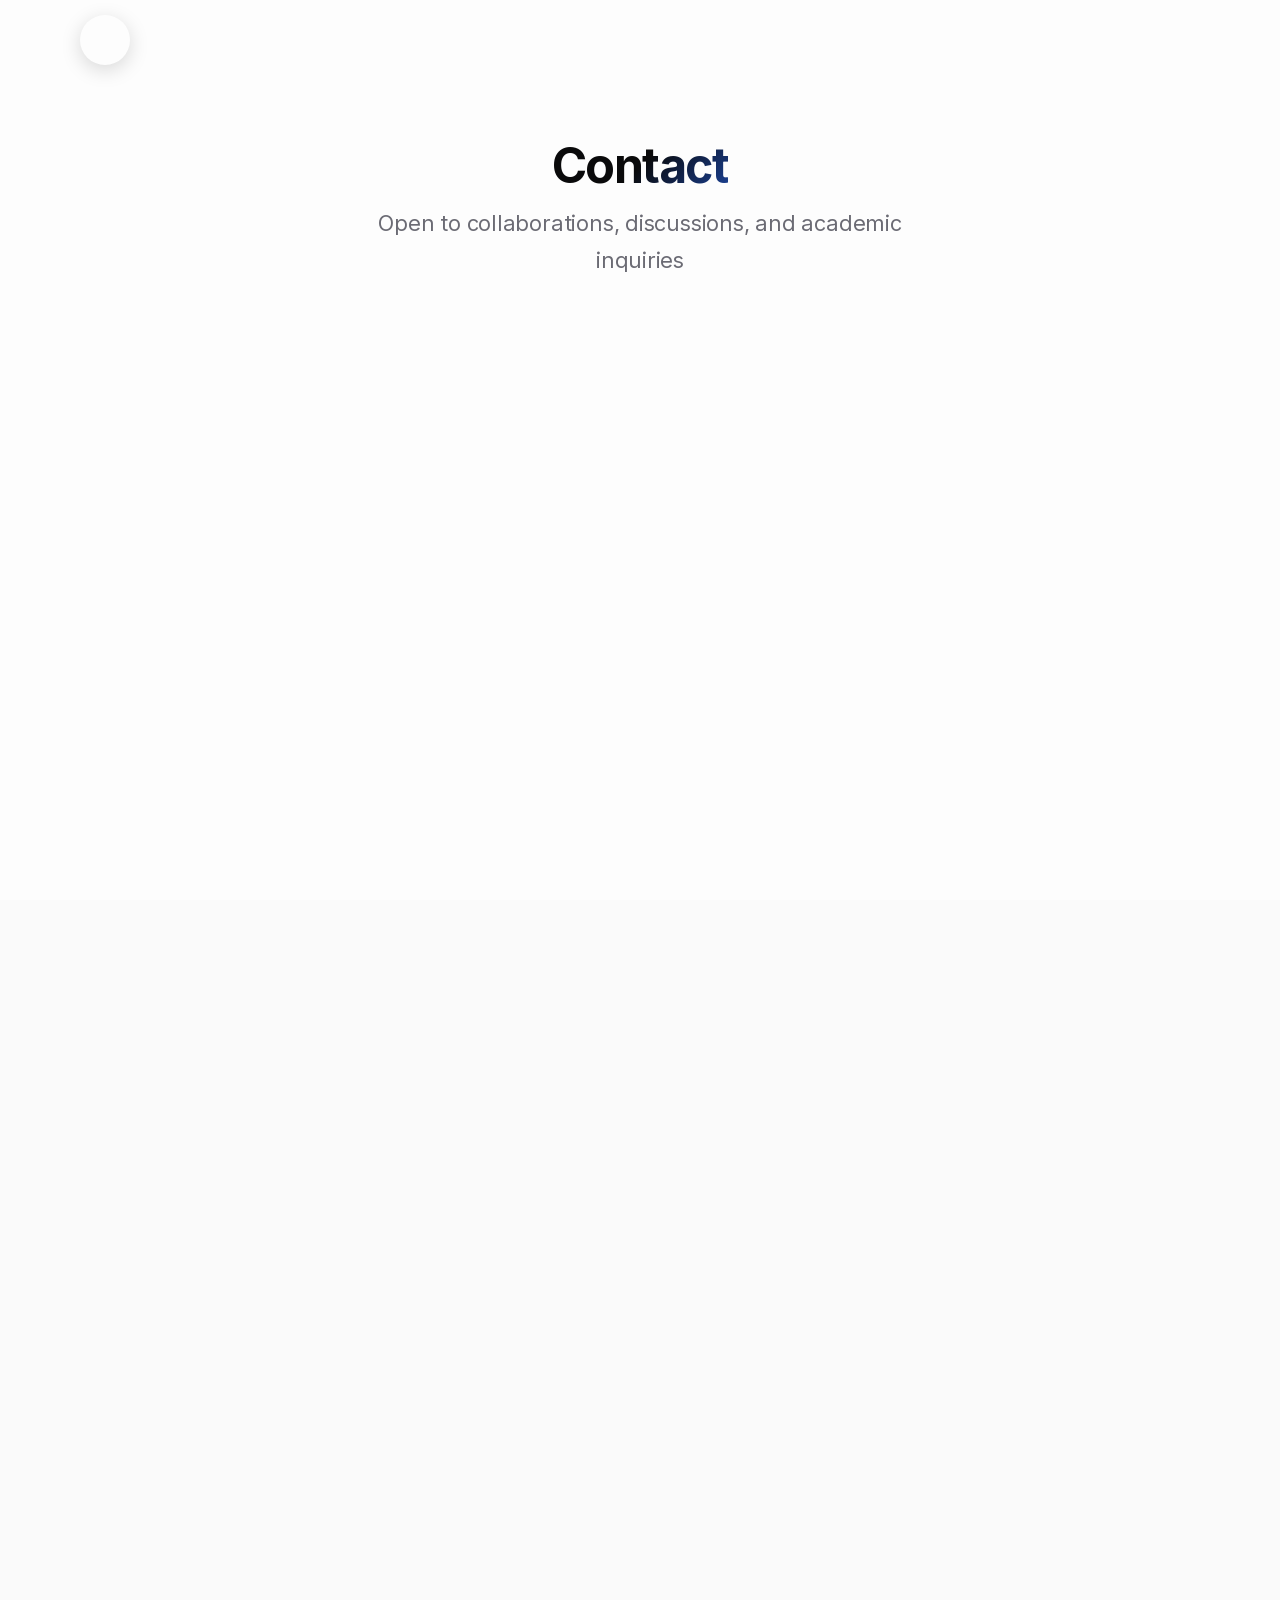
==== commit 60214609: "Security: remove PII from the published site, tighten CSP - Remove assets/cv.pdf. It was tracked and" ====
--- a/contact.html
+++ b/contact.html
@@ -4,7 +4,7 @@
   <meta charset="UTF-8">
   <meta name="viewport" content="width=device-width, initial-scale=1.0, viewport-fit=cover">
   <meta name="referrer" content="strict-origin-when-cross-origin">
-  <meta http-equiv="Content-Security-Policy" content="default-src 'self'; script-src 'self'; style-src 'self'; font-src 'self'; img-src 'self' data: https:; connect-src 'self' https://formspree.io; frame-src 'none'; base-uri 'self'; form-action 'self' https://formspree.io; upgrade-insecure-requests;">
+  <meta http-equiv="Content-Security-Policy" content="default-src 'self'; script-src 'self'; style-src 'self'; font-src 'self'; img-src 'self' data:; connect-src 'self' https://formspree.io; object-src 'none'; frame-src 'none'; base-uri 'self'; form-action 'self' https://formspree.io; upgrade-insecure-requests;">
   <meta name="description" content="Contact Sonaldeep Halder, PhD researcher at IIT Bombay. Open to collaborations in quantum algorithms, quantum chemistry, and machine learning for scientific computing.">
   <meta name="author" content="Sonaldeep Halder">
 
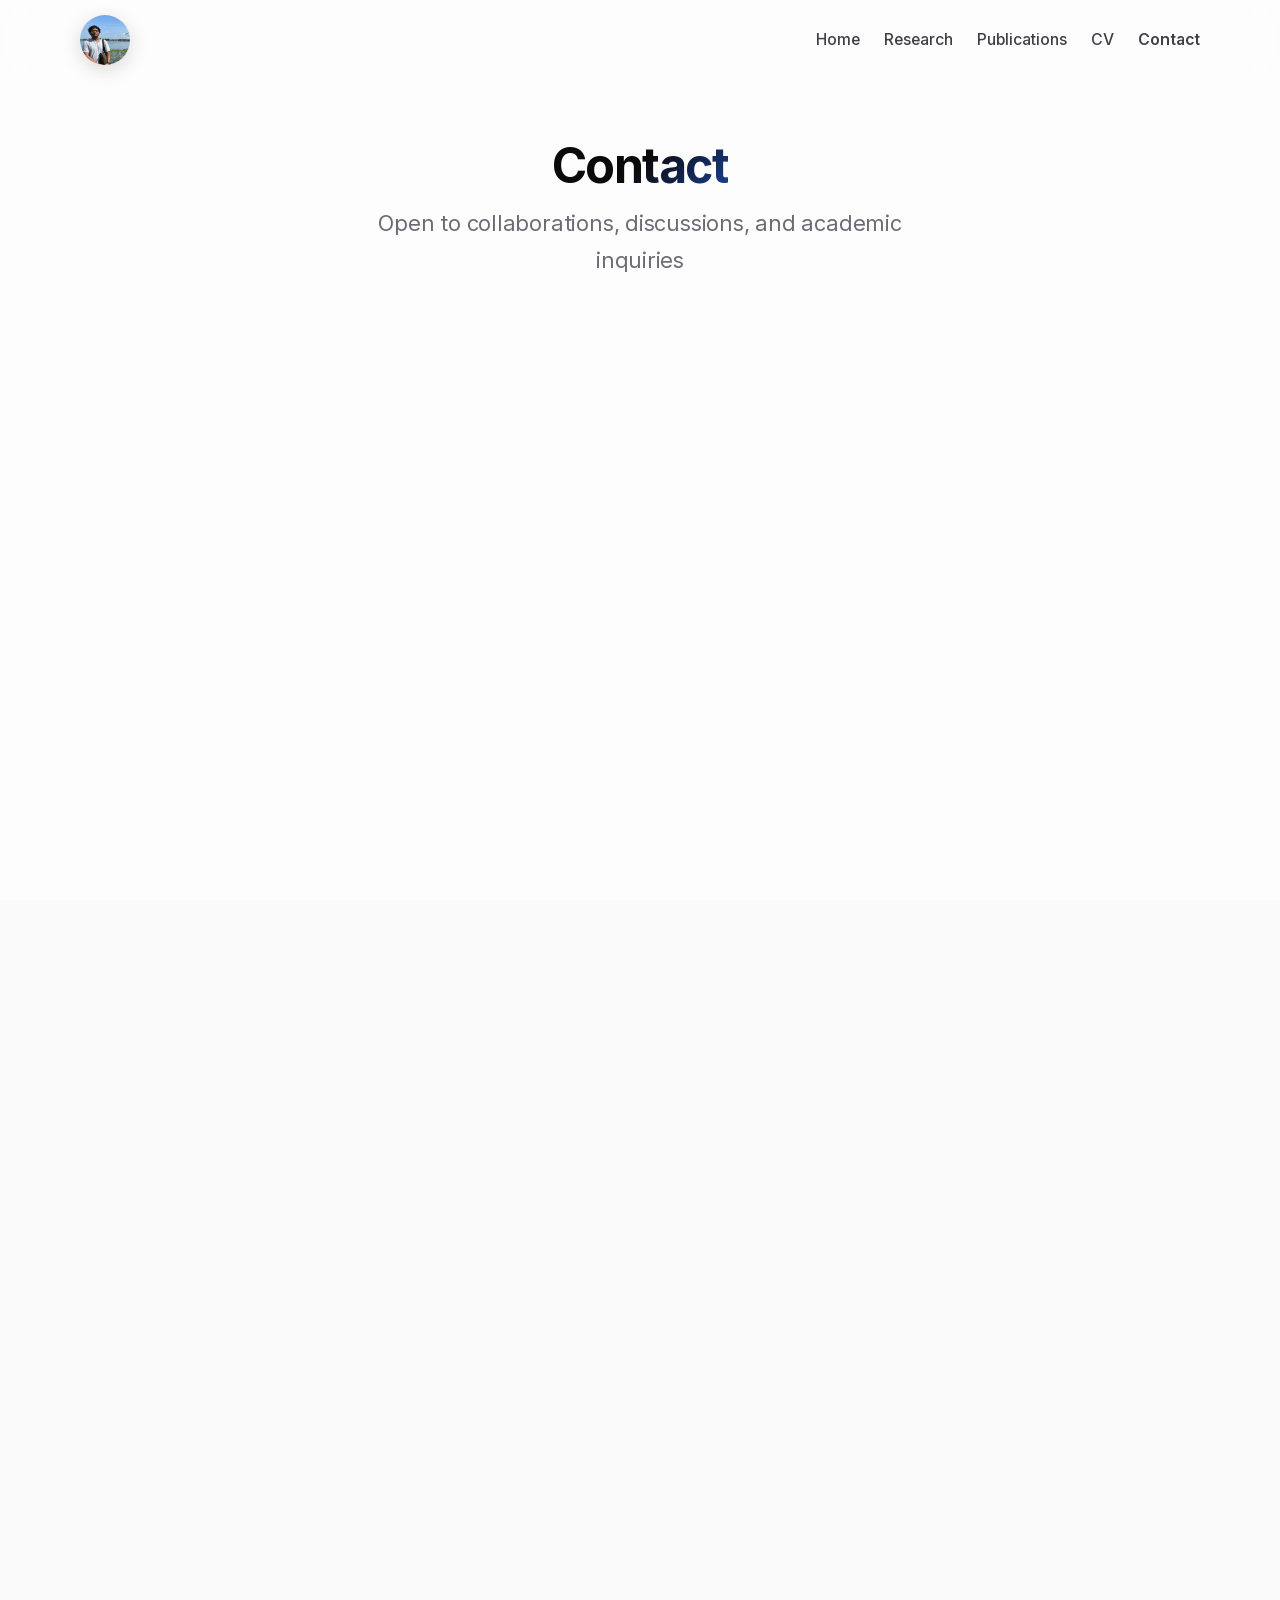
==== commit 7e04127a: "Add RIKEN R-CCS exchange position and Q-WAVE preprint - Exchange Researcher at RIKEN R-CCS (Kobe), h" ====
--- a/contact.html
+++ b/contact.html
@@ -5,14 +5,14 @@
   <meta name="viewport" content="width=device-width, initial-scale=1.0, viewport-fit=cover">
   <meta name="referrer" content="strict-origin-when-cross-origin">
   <meta http-equiv="Content-Security-Policy" content="default-src 'self'; script-src 'self'; style-src 'self'; font-src 'self'; img-src 'self' data:; connect-src 'self' https://formspree.io; object-src 'none'; frame-src 'none'; base-uri 'self'; form-action 'self' https://formspree.io; upgrade-insecure-requests;">
-  <meta name="description" content="Contact Sonaldeep Halder, PhD researcher at IIT Bombay. Open to collaborations in quantum algorithms, quantum chemistry, and machine learning for scientific computing.">
+  <meta name="description" content="Contact Sonaldeep Halder, PhD researcher at IIT Bombay, currently an exchange researcher at RIKEN R-CCS, Japan. Open to collaborations in quantum algorithms, quantum chemistry, and machine learning for scientific computing.">
   <meta name="author" content="Sonaldeep Halder">
 
   <!-- Open Graph / Social sharing -->
   <meta property="og:type" content="website">
   <meta property="og:site_name" content="Sonaldeep Halder">
   <meta property="og:title" content="Contact | Sonaldeep Halder">
-  <meta property="og:description" content="Contact Sonaldeep Halder, PhD researcher at IIT Bombay. Open to collaborations in quantum algorithms, quantum chemistry, and machine learning for scientific computing.">
+  <meta property="og:description" content="Contact Sonaldeep Halder, PhD researcher at IIT Bombay, currently an exchange researcher at RIKEN R-CCS, Japan. Open to collaborations in quantum algorithms, quantum chemistry, and machine learning for scientific computing.">
   <meta property="og:url" content="https://sonaldeephalder.github.io/contact.html">
   <meta property="og:image" content="https://sonaldeephalder.github.io/assets/og-image.jpg">
   <meta property="og:image:alt" content="Sonaldeep Halder">
@@ -22,7 +22,7 @@
   <!-- Twitter Card -->
   <meta name="twitter:card" content="summary_large_image">
   <meta name="twitter:title" content="Contact | Sonaldeep Halder">
-  <meta name="twitter:description" content="Contact Sonaldeep Halder, PhD researcher at IIT Bombay. Open to collaborations in quantum algorithms, quantum chemistry, and machine learning for scientific computing.">
+  <meta name="twitter:description" content="Contact Sonaldeep Halder, PhD researcher at IIT Bombay, currently an exchange researcher at RIKEN R-CCS, Japan. Open to collaborations in quantum algorithms, quantum chemistry, and machine learning for scientific computing.">
   <meta name="twitter:image" content="https://sonaldeephalder.github.io/assets/og-image.jpg">
 
   <link rel="canonical" href="https://sonaldeephalder.github.io/contact.html">
@@ -42,11 +42,18 @@
     "@type": "Person",
     "name": "Sonaldeep Halder",
     "jobTitle": "PhD Research Scholar",
-    "affiliation": {
-      "@type": "Organization",
-      "name": "Indian Institute of Technology Bombay",
-      "url": "https://www.iitb.ac.in"
-    },
+    "affiliation": [
+      {
+        "@type": "Organization",
+        "name": "Indian Institute of Technology Bombay",
+        "url": "https://www.iitb.ac.in"
+      },
+      {
+        "@type": "Organization",
+        "name": "RIKEN Center for Computational Science",
+        "url": "https://www.r-ccs.riken.jp/en/"
+      }
+    ],
     "url": "https://sonaldeephalder.github.io",
     "sameAs": [
       "https://scholar.google.com/citations?user=0h1FrCQAAAAJ&hl=en",
@@ -191,7 +198,8 @@
   <section class="content-section dark-bg reveal">
     <h2 class="sticky-title">Location</h2>
     <div class="centered-container">
-      <p>Department of Chemistry<br>Indian Institute of Technology Bombay<br>Mumbai, Maharashtra, India</p>
+      <p><strong>Currently visiting</strong><br>RIKEN Center for Computational Science (R-CCS)<br>Kobe, Hyogo, Japan</p>
+      <p><strong>Home institution</strong><br>Department of Chemistry<br>Indian Institute of Technology Bombay<br>Mumbai, Maharashtra, India</p>
       <div class="copyright">
         <p>&copy; 2026 Sonaldeep Halder. All rights reserved.</p>
       </div>
